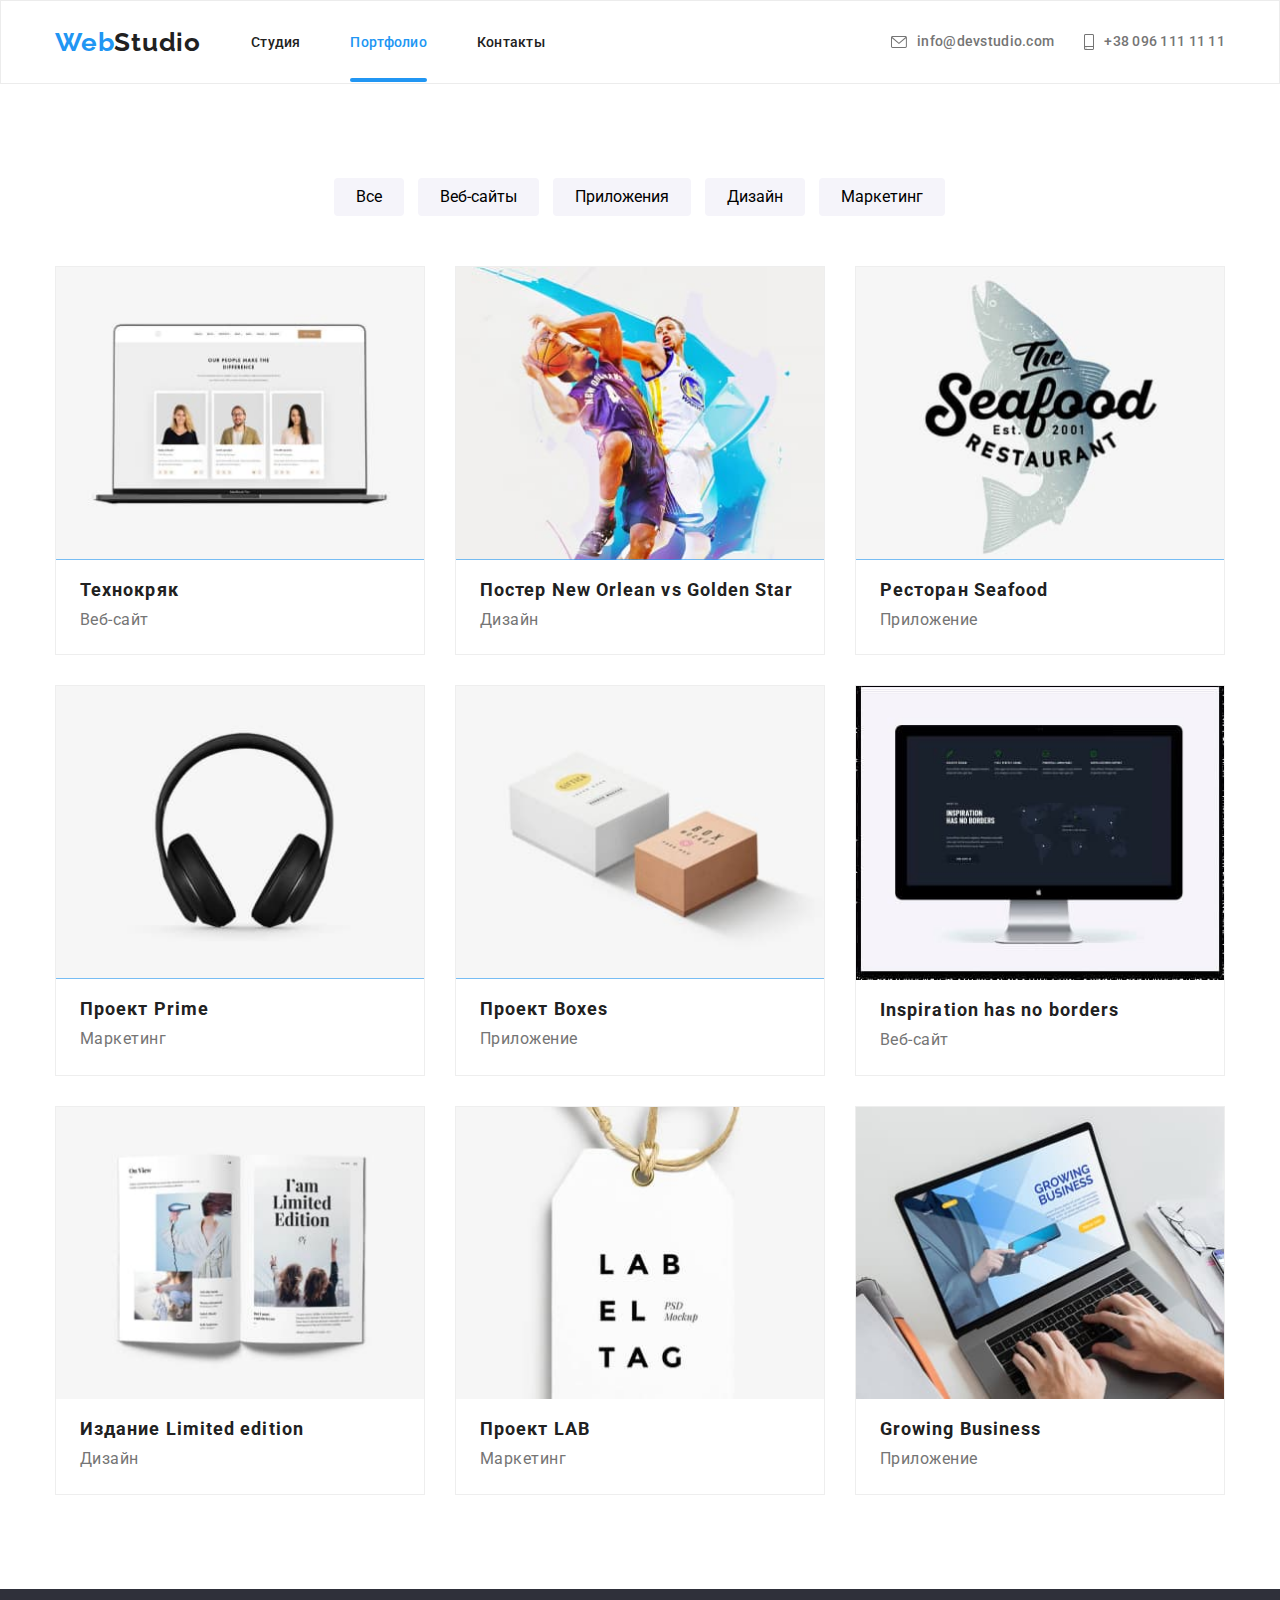
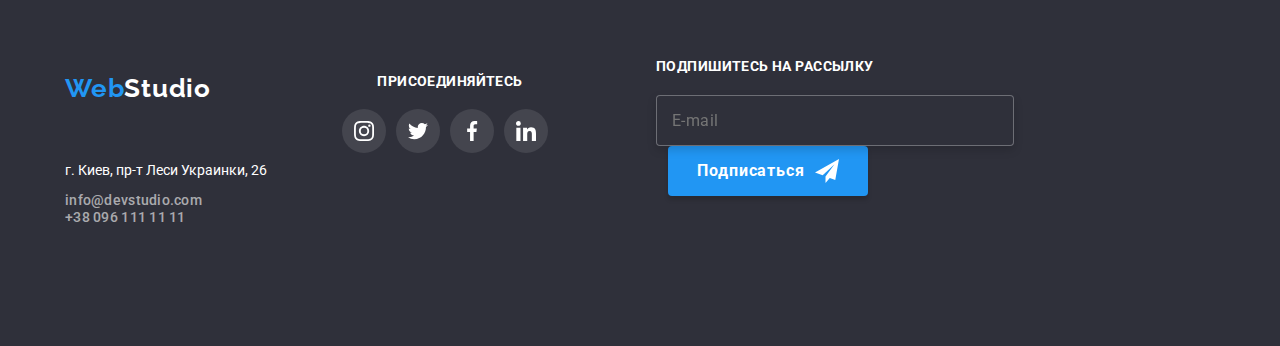
==== portfolio.html @ 2287f4b6 "dz8part1" ====
<!DOCTYPE html>
<html lang="ru">
  <head>
    <meta charset="UTF-8" />
    <meta http-equiv="X-UA-Compatible" content="IE=edge" />
    <meta name="viewport" content="width=device-width, initial-scale=1.0" />
    <title>Portfolio</title>
    <!-- Сначала нормализатор -->
    <link
      rel="stylesheet"
      href="https://cdnjs.cloudflare.com/ajax/libs/modern-normalize/1.1.0/modern-normalize.min.css"
    />
    <link rel="preconnect" href="https://fonts.gstatic.com" />
    <link
      href="https://fonts.googleapis.com/css2?family=Raleway:wght@700&family=Roboto:wght@400;500;700;900&display=swap"
      rel="stylesheet"
    />
    <link rel="stylesheet" href="./css/main.min.css" />
  </head>
  <body>
    <header class="page-header">
      <div class="container page-header__container">
        <a lang="en" href="./index.html" class="link logo">
          <span class="logo__text-blue">Web</span>Studio</a
        >
        <nav class="nav">
          <ul class="nav-links">
            <li>
              <a href="./index.html" class="link">Студия</a>
            </li>
            <li><a href="./portfolio.html" class="link link--active">Портфолио</a></li>
            <li><a href="#" class="link">Контакты</a></li>
          </ul>
          <ul class="contacts-links">
            <li>
              <a href="mailto:info@devstudio.com" class="link contacts-links__link">
                <svg class="icon-envelope" width="16" height="12">
                  <use class="contacts-links__icon" href="./images/icons.svg#icon-envelope"></use>
                </svg>
                info@devstudio.com
              </a>
            </li>
            <li>
              <a href="tel:+380961111111" class="link contacts-links__link">
                <svg class="icon-smartphone" width="10" height="16">
                  <use class="contacts-links__icon" href="./images/icons.svg#icon-smartphone"></use>
                </svg>
                +38 096 111 11 11</a
              >
            </li>
          </ul>
        </nav>
      </div>
    </header>
    <main class="main-section">
      <!--Filters section-->
      <div class="container">
        <h1 class="section__title section-title--hidden">Фильтры</h1>
        <nav class="buttons-box">
          <ul class="filter-buttons">
            <li><button type="button" class="filter-buttons__button">Все</button></li>
            <li><button type="button" class="filter-buttons__button">Веб-сайты</button></li>
            <li><button type="button" class="filter-buttons__button">Приложения</button></li>
            <li><button type="button" class="filter-buttons__button">Дизайн</button></li>
            <li><button type="button" class="filter-buttons__button">Маркетинг</button></li>
          </ul>
        </nav>
        <!--Projects section-->
        <section class="projects">
          <ul class="projects-list">
            <li class="projects-list__item">
              <a href="#" class="projects-list__link">
                <div class="wrapper-img">
                  <img src="./images/img2.1.jpg" alt="вебсайт" width="370" height="294" />
                  <div class="overlay">
                    <p class="overlay-text">
                      Технокряк это современная площадка распространения коронавируса. Компании
                      используют эту платформу для цифрового шпионажа и атак на защищённые сервера
                      конкурентов.
                    </p>
                  </div>
                </div>
                <div class="projects-list__label">
                  <h2 class="projects-list__title">Технокряк</h2>
                  <p class="projects-list__text">Веб-сайт</p>
                </div>
              </a>
            </li>
            <li class="projects-list__item">
              <a href="#" class="projects-list__link">
                <div class="wrapper-img">
                  <img src="./images/img2.2.jpg" alt="вебсайт" width="370" height="294" />
                  <div class="overlay">
                    <p class="overlay-text">
                      Технокряк это современная площадка распространения коронавируса. Компании
                      используют эту платформу для цифрового шпионажа и атак на защищённые сервера
                      конкурентов.
                    </p>
                  </div>
                </div>
                <div class="projects-list__label">
                  <h2 class="projects-list__title">Постер New Orlean vs Golden Star</h2>
                  <p class="projects-list__text">Дизайн</p>
                </div>
              </a>
            </li>
            <li class="projects-list__item">
              <a href="#" class="projects-list__link">
                <div class="wrapper-img">
                  <img src="./images/img2.3.jpg" alt="вебсайт" width="370" height="294" />
                  <div class="overlay">
                    <p class="overlay-text">
                      Технокряк это современная площадка распространения коронавируса. Компании
                      используют эту платформу для цифрового шпионажа и атак на защищённые сервера
                      конкурентов.
                    </p>
                  </div>
                </div>
                <div class="projects-list__label">
                  <h2 class="projects-list__title">Ресторан Seafood</h2>
                  <p class="projects-list__text">Приложение</p>
                </div>
              </a>
            </li>
            <li class="projects-list__item">
              <a href="#" class="projects-list__link">
                <div class="wrapper-img">
                  <img src="./images/img2.4.jpg" alt="вебсайт" width="370" height="294" />
                  <div class="overlay">
                    <p class="overlay-text">
                      Технокряк это современная площадка распространения коронавируса. Компании
                      используют эту платформу для цифрового шпионажа и атак на защищённые сервера
                      конкурентов.
                    </p>
                  </div>
                </div>
                <div class="projects-list__label">
                  <h2 class="projects-list__title">Проект Prime</h2>
                  <p class="projects-list__text">Маркетинг</p>
                </div>
              </a>
            </li>
            <li class="projects-list__item">
              <a href="#" class="projects-list__link">
                <div class="wrapper-img">
                  <img src="./images/img2.5.jpg" alt="вебсайт" width="370" height="294" />
                  <div class="overlay">
                    <p class="overlay-text">
                      Технокряк это современная площадка распространения коронавируса. Компании
                      используют эту платформу для цифрового шпионажа и атак на защищённые сервера
                      конкурентов.
                    </p>
                  </div>
                </div>
                <div class="projects-list__label">
                  <h2 class="projects-list__title">Проект Boxes</h2>
                  <p class="projects-list__text">Приложение</p>
                </div>
              </a>
            </li>
            <li class="projects-list__item">
              <a href="#" class="projects-list__link">
                <div class="wrapper-img">
                  <img src="./images/img2.6.jpg" alt="вебсайт" width="370" height="294" />
                  <div class="overlay">
                    <p class="overlay-text">
                      Технокряк это современная площадка распространения коронавируса. Компании
                      используют эту платформу для цифрового шпионажа и атак на защищённые сервера
                      конкурентов.
                    </p>
                  </div>
                </div>
                <div class="projects-list__label">
                  <h2 class="projects-list__title">Inspiration has no borders</h2>
                  <p class="projects-list__text">Веб-сайт</p>
                </div>
              </a>
            </li>
            <li class="projects-list__item">
              <a href="#" class="projects-list__link">
                <div class="wrapper-img">
                  <img src="./images/img2.7.jpg" alt="вебсайт" width="370" height="294" />
                  <div class="overlay">
                    <p class="overlay-text">
                      Технокряк это современная площадка распространения коронавируса. Компании
                      используют эту платформу для цифрового шпионажа и атак на защищённые сервера
                      конкурентов.
                    </p>
                  </div>
                </div>
                <div class="projects-list__label">
                  <h2 class="projects-list__title">Издание Limited edition</h2>
                  <p class="projects-list__text">Дизайн</p>
                </div>
              </a>
            </li>
            <li class="projects-list__item">
              <a href="#" class="projects-list__link">
                <div class="wrapper-img">
                  <img src="./images/img2.8.jpg" alt="вебсайт" width="370" height="294" />
                  <div class="overlay">
                    <p class="overlay-text">
                      Технокряк это современная площадка распространения коронавируса. Компании
                      используют эту платформу для цифрового шпионажа и атак на защищённые сервера
                      конкурентов.
                    </p>
                  </div>
                </div>
                <div class="projects-list__label">
                  <h2 class="projects-list__title">Проект LAB</h2>
                  <p class="projects-list__text">Маркетинг</p>
                </div>
              </a>
            </li>
            <li class="projects-list__item">
              <a href="#" class="projects-list__link">
                <div class="wrapper-img">
                  <img src="./images/img2.9.jpg" alt="вебсайт" width="370" height="294" />
                  <div class="overlay">
                    <p class="overlay-text">
                      Технокряк это современная площадка распространения коронавируса. Компании
                      используют эту платформу для цифрового шпионажа и атак на защищённые сервера
                      конкурентов.
                    </p>
                  </div>
                </div>
                <div class="projects-list__label">
                  <h2 class="projects-list__title">Growing Business</h2>
                  <p class="projects-list__text">Приложение</p>
                </div>
              </a>
            </li>
          </ul>
        </section>
      </div>
    </main>
    <footer class="page-footer">
      <div class="container page-footer__container">
        <div class="logo-adress">
          <a lang="en" href="./index.html" class="link logo">
            <span class="logo__text-blue">Web</span><span class="logo__text-white">Studio</span></a
          >
          <address class="adress">
            <ul>
              <li class="adress__item">
                <p>г. Киев, пр-т Леси Украинки, 26</p>
              </li>
              <li class="adress__item">
                <a href="mailto:info@devstudio.com" class="link adress__link">info@devstudio.com</a>
              </li>
              <li class="adress__item">
                <a href="tel:+380961111111" class="link adress__link">+38 096 111 11 11</a>
              </li>
            </ul>
          </address>
        </div>
        <div class="join">
          <p class="join__text">Присоединяйтесь</p>
          <ul class="social-media join__social-media">
            <li class="social-media__item social-media__item--grey">
              <a href="#" class="social-media__link">
                <svg class="social-media__icon social-media__icon--white" width="20" height="20">
                  <use href="./images/icons.svg#icon-instagram"></use>
                </svg>
              </a>
            </li>
            <li class="social-media__item social-media__item--grey">
              <a href="#" class="social-media__link">
                <svg class="social-media__icon social-media__icon--white" width="20" height="20">
                  <use href="./images/icons.svg#icon-twitter"></use>
                </svg>
              </a>
            </li>
            <li class="social-media__item social-media__item--grey">
              <a href="#" class="social-media__link">
                <svg class="social-media__icon social-media__icon--white" width="20" height="20">
                  <use href="./images/icons.svg#icon-facebook"></use>
                </svg>
              </a>
            </li>
            <li class="social-media__item social-media__item--grey">
              <a href="#" class="social-media__link">
                <svg class="social-media__icon social-media__icon--white" width="20" height="20">
                  <use href="./images/icons.svg#icon-linkedin"></use>
                </svg>
              </a>
            </li>
          </ul>
        </div>
        <div class="subscribe">
          <label for="email" class="subscribe-label">подпишитесь на рассылку</label>
          <span class="subscribe-form">
            <input
              class="subscribe-form__input"
              type="email"
              name="email"
              id="email"
              placeholder="E-mail"
              required
            />
            <button type="submit" class="subscribe-button">
              Подписаться
              <svg class="subscribe-button__icon" width="24" height="24">
                <use href="./images/modal-icons.svg#icon-icon-send"></use>
              </svg>
            </button>
          </span>
        </div>
      </div>
    </footer>
  </body>
</html>
---- css/main.min.css ----
/*! modern-normalize v1.1.0 | MIT License | https://github.com/sindresorhus/modern-normalize */*,::before,::after{box-sizing:border-box}html{line-height:1.15;-webkit-text-size-adjust:100%;-moz-tab-size:4;tab-size:4}body{margin:0;font-family:system-ui,-apple-system,"Segoe UI",Roboto,Helvetica,Arial,sans-serif,"Apple Color Emoji","Segoe UI Emoji"}hr{height:0;color:inherit}abbr[title]{text-decoration:underline dotted}b,strong{font-weight:bolder}code,kbd,samp,pre{font-family:ui-monospace, SFMono-Regular, Consolas, 'Liberation Mono', Menlo, monospace;font-size:1em}small{font-size:80%}sub,sup{font-size:75%;line-height:0;position:relative;vertical-align:baseline}sub{bottom:-0.25em}sup{top:-0.5em}table{text-indent:0;border-color:inherit}button,input,optgroup,select,textarea{font-family:inherit;font-size:100%;line-height:1.15;margin:0}button,select{text-transform:none}button,[type='button'],[type='reset'],[type='submit']{-webkit-appearance:button}::-moz-focus-inner{border-style:none;padding:0}:-moz-focusring{outline:1px dotted ButtonText}:-moz-ui-invalid{box-shadow:none}legend{padding:0}progress{vertical-align:baseline}::-webkit-inner-spin-button,::-webkit-outer-spin-button{height:auto}[type='search']{-webkit-appearance:textfield;outline-offset:-2px}::-webkit-search-decoration{-webkit-appearance:none}::-webkit-file-upload-button{-webkit-appearance:button;font:inherit}summary{display:list-item}.social-media,.social-media__link,.social-media__item,.contacts-links__icon,.overlay-box,.subscribe-button,.backdrop,.agreement-row__label{display:flex;align-items:center;justify-content:center}.activities-list,.filter-buttons{display:flex;align-items:center;justify-content:space-between}img{display:block;max-width:100%;height:auto}ul{list-style:none;padding:0;margin:0}.container{width:100%;margin-right:auto;margin-left:auto;padding-right:15px;padding-left:15px}@media screen and (min-width: 480px){.container{width:480px}}@media screen and (min-width: 768px){.container{width:768px}}@media screen and (min-width: 1200px){.container{width:1200px}}.link{font-family:"Roboto";font-style:normal;font-weight:500;font-size:14px;line-height:1.14em;letter-spacing:0.02em;color:#212121;cursor:pointer;text-decoration:none;transition-property:color;transition-duration:250ms;transition-timing-function:cubic-bezier(0.4, 0, 0.2, 1)}.link:hover,.link:focus{color:#2196f3}.section-title{font-family:"Roboto";font-style:normal;font-weight:700;font-size:28px;line-height:1.17em;text-align:center;letter-spacing:0.03em;color:#212121;margin-top:0;margin-bottom:30px}@media screen and (min-width: 1200px){.section-title{font-size:36px;margin-bottom:50px}}.section-title--hidden{display:none;width:1px;height:1px;opacity:0}.social-media{padding-bottom:30px}.social-media__item{width:44px;height:44px;box-shadow:none;margin-right:10px;border-radius:50%;transition-property:background-color;transition-duration:250ms;transition-timing-function:cubic-bezier(0.4, 0, 0.2, 1)}.social-media__item:not(:last-child){margin-right:10px}.social-media__item:hover,.social-media__item:focus{background-color:#2196f3;cursor:pointer}.social-media__icon{fill:#afb1b8}.social-media__item:hover .social-media__icon{fill:#ffff}.page-header{border:1px solid #ececec}.page-header__container{display:flex;align-items:center;justify-content:space-between}.link--active{position:relative;color:#2196f3}.link--active::after{content:'';position:absolute;left:0;bottom:-32px;background-color:#2196f3;border-radius:2px;width:100%;height:4px}.nav{display:none}@media screen and (min-width: 1200px){.nav{width:1455px;display:flex;align-items:center;justify-content:space-between}}.nav-links{display:flex;align-items:center;justify-content:space-between;width:294px;margin-left:50px;padding:32px 0}.contacts-links{display:flex;align-items:flex-end}.contacts-links__icon{margin-left:50px;fill:currentColor}.contacts-links__link{display:flex;align-items:center;padding:32px 0;color:#757575;margin-left:30px;transition-property:color;transition-duration:250ms;transition-timing-function:cubic-bezier(0.4, 0, 0.2, 1)}.contacts-links__link:hover{color:#2196f3}.icon-envelope,.icon-smartphone{margin-right:10px}.logo{color:#212121;font-family:"Raleway";font-weight:bold;font-style:normal;font-size:24px;line-height:1.2em;letter-spacing:0.03em;margin-right:auto}@media screen and (min-width: 1200px){.logo{font-size:26px;padding-top:24px;padding-bottom:24px}}.logo__text-blue{color:#2196f3}.logo__text-white{color:#ffff}.page-header .logo{padding-top:16px;padding-bottom:16px}.hero-section{padding-top:118px;padding-bottom:118px;text-align:center;max-width:1600px;height:100%;margin-left:auto;margin-right:auto;background-position:center;background-repeat:no-repeat;background-size:cover;justify-content:center;background-image:linear-gradient(to right, rgba(47,48,58,0.4), rgba(47,48,58,0.4)),url(../images/bg-img-smart.jpg)}@media screen and (min-width: 1200px){.hero-section{padding-top:200px;padding-bottom:200px}}@media (min-device-pixel-ratio: 2) and (min-width: 480px), (min-resolution: 192dpi) and (min-width: 480px), (min-resolution: 2dppx) and (min-width: 480px){.hero-section{background-image:linear-gradient(to right, rgba(47,48,58,0.4), rgba(47,48,58,0.4)),url(../images/bg-img-smart-2x.jpg)}}@media screen and (min-width: 768px){.hero-section{background-image:linear-gradient(to right, rgba(47,48,58,0.4), rgba(47,48,58,0.4)),url(../images/bg-img-tablet.jpg)}}@media (min-device-pixel-ratio: 2) and (min-width: 768px), (min-resolution: 192dpi) and (min-width: 768px), (min-resolution: 2dppx) and (min-width: 768px){.hero-section{background-image:linear-gradient(to right, rgba(47,48,58,0.4), rgba(47,48,58,0.4)),url(../images/bg-img-tablet-2x.jpg)}}@media screen and (min-width: 1200px){.hero-section{background-image:linear-gradient(to right, rgba(47,48,58,0.4), rgba(47,48,58,0.4)),url(../images/bg-img-pc.jpg)}}@media (min-device-pixel-ratio: 2) and (min-width: 1200px), (min-resolution: 192dpi) and (min-width: 1200px), (min-resolution: 2dppx) and (min-width: 1200px){.hero-section{background-image:linear-gradient(to right, rgba(47,48,58,0.4), rgba(47,48,58,0.4)),url(../images/bg-img-pc-2x.jpg)}}.hero-section__title{font-family:"Roboto";font-style:normal;font-weight:900;font-size:26px;line-height:1.36em;letter-spacing:6%;color:#ffff;margin-top:0;margin-bottom:30px;text-transform:uppercase;text-align:center}@media screen and (min-width: 1200px){.hero-section__title{font-size:44px}}.hero-button{width:200px;height:50px;background-color:#2196f3;color:#ffff;border-radius:4px;border:none;cursor:pointer;font-family:"Roboto";font-size:16px;font-weight:700;padding:10px 32px;transition-property:background-color;transition-duration:250ms;transition-timing-function:cubic-bezier(0.4, 0, 0.2, 1)}.hero-button:hover{background-color:#188ce8}.features-section{padding-top:60px;padding-bottom:60px}@media screen and (min-width: 1200px){.features-section{padding-top:94px;padding-bottom:94px}}.features-list{margin-bottom:-30px}@media screen and (min-width: 768px){.features-list{display:flex;flex-wrap:wrap;margin-left:-30px}}.features-list__item{width:100%;margin-bottom:30px}@media screen and (min-width: 768px){.features-list__item{flex-basis:calc((100% - 60px) / 2);margin-left:30px}}@media screen and (min-width: 1200px){.features-list__item{flex-basis:calc((100% - 120px) / 4)}}.features-list__title{font-family:"Roboto";font-weight:700;font-size:14px;font-style:normal;line-height:1.17em;letter-spacing:0.03em;color:#212121;text-transform:uppercase;margin-bottom:10px;margin-top:30px;text-align:center}@media screen and (min-width: 768px){.features-list__title{text-align:left}}.features-list__text{font-family:"Roboto";font-weight:400;font-size:14px;font-style:normal;line-height:1.71em;color:#757575}.features-list__item::before{content:'';display:block;height:120px;background-repeat:no-repeat;background-size:70px;background-position:center;background-color:#f5f4fa;border-radius:4px}.features-list__item--antenna::before{background-image:url(../images/antenna.svg)}.features-list__item--clock::before{background-image:url(../images/clock.svg)}.features-list__item--diagram::before{background-image:url(../images/diagram.svg)}.features-list__item--astronaut::before{background-image:url(../images/astronaut.svg)}.activities-section{padding-bottom:94px}.activities-section__container{padding:0 15px}@media screen and (max-width: 480px){.activities-section{display:none}}@media screen and (min-width: 480px){.activities-section{display:none}}@media screen and (min-width: 768px) and (max-width: 1200px){.activities-section{display:none}}.activities-list__item:not(:last-child){margin-right:30px}.activities__section-title{margin-bottom:50px}.wrapper-box{position:relative}.overlay-box{position:absolute;bottom:0;height:70px;width:100%;background-color:rgba(47,48,58,0.8)}.overlay-box__text{color:#ffff;font-family:"Roboto";font-style:normal;font-weight:bold;font-size:14px;line-height:1.14em;text-align:center;letter-spacing:0.03em;text-transform:uppercase}.team-section{background-color:#f5f4fa;padding-top:60px;padding-bottom:60px}@media screen and (min-width: 1200px){.team-section{padding-top:94px;padding-bottom:94px}}.team-list{margin-bottom:-30px}@media screen and (min-width: 768px){.team-list{display:flex;flex-wrap:wrap;margin-left:-30px}}.team-card{background-color:#ffff;box-shadow:0px 1px 3px rgba(0,0,0,0.12),0px 1px 1px rgba(0,0,0,0.14),0px 2px 1px rgba(0,0,0,0.2);border-radius:0px 0px 4px 4px;width:100%;margin-bottom:30px}@media screen and (min-width: 768px){.team-card{flex-basis:calc((100% - 60px) / 2);margin-left:30px}}@media screen and (min-width: 1200px){.team-card{flex-basis:calc((100% - 120px) / 4)}}.team-card__title{font-family:"Roboto";font-style:normal;font-weight:500;font-size:16px;line-height:1.18em;text-align:center;letter-spacing:0.03em;margin-bottom:10px}.name-box{margin-top:30px;margin-bottom:16px}.name-box:first-child{width:151px}.team-card__text{font-family:"Roboto";font-style:normal;font-weight:normal;font-size:16px;line-height:1.18em;text-align:center;letter-spacing:0.03em;color:#757575;margin:0}.clients-section{padding:94px 0}.clients-list{margin-bottom:-30px}@media screen and (max-width: 767px){.clients-list{display:flex;flex-wrap:wrap;margin-left:-30px}}.clients-list__icon{width:100%;height:100%;fill:currentColor}.clients-list__item{border:1px solid #afb1b8;width:100%;margin-bottom:30px}@media screen and (max-width: 767px){.clients-list__item{flex-basis:calc((100% - 60px) / 2);margin-left:30px}}@media screen and (min-width: 768px){.clients-list__item{flex-basis:calc((100% - 90px) / 3)}}@media screen and (min-width: 1200px){.clients-list__item{width:170px;padding:16px 32px}}.clients-list__item:not(:last-child){margin-right:30px}.clients-list__item:hover{border-color:#2196f3;cursor:pointer}.clients-list__link{color:#afb1b8;transition-property:color;transition-duration:250ms;transition-timing-function:cubic-bezier(0.4, 0, 0.2, 1)}.clients-list__item:hover .clients-list__link{color:#2196f3;cursor:pointer}.page-footer{background-color:#2f303a}.page-footer__container{padding-top:60px;padding-bottom:60px;display:flex;flex-direction:column;justify-content:space-evenly}@media screen and (min-width: 1200px){.page-footer__container{display:flex;flex-direction:row}}.logo-adress,.join{display:flex;flex-direction:column;align-items:center;margin-bottom:60px}.adress{font-family:"Roboto";font-size:14px;font-style:normal;color:#ffff;padding-top:20px}.adress__link{color:rgba(255,255,255,0.6)}.adress__link__item{margin-top:9px}.join{width:206px;display:flex;flex-direction:column;justify-content:left;padding:0;margin:0;margin-left:70px}.join__social-media{margin-left:0;margin-top:0}.social-media__icon--white{fill:#ffff}.social-media__item--grey{background:rgba(255,255,255,0.1);transition-property:background;transition-duration:250ms;transition-timing-function:cubic-bezier(0.4, 0, 0.2, 1)}.join__text{color:#ffff;font-family:"Roboto";font-style:normal;font-weight:bold;font-size:14px;line-height:16px;letter-spacing:0.03em;text-transform:uppercase;margin-bottom:20px;padding-top:10px}.subscribe{width:559px;display:flex;flex-direction:column;justify-content:right;margin-left:93px}.subscribe-label{font-family:"Roboto";font-style:normal;font-weight:bold;font-size:14px;line-height:1.14em;letter-spacing:0.03em;text-transform:uppercase;color:#ffff;padding-top:10px;margin-bottom:20px}.subscribe-form{display:flex;flex-direction:column;justify-content:center}.subscribe-form [placeholder]{font-family:"Roboto";font-style:normal;font-weight:normal;font-size:16px;line-height:1.25px;display:flex;align-items:center;letter-spacing:0.03em;color:rgba(255,255,255,0.6)}.subscribe-form__input{width:358px;border:1px solid rgba(255,255,255,0.3);box-sizing:border-box;filter:drop-shadow(0px 4px 4px rgba(0,0,0,0.15));border-radius:4px;background:#2f303a;padding:15px}.subscribe-button{width:200px;height:50px;background-color:#2196f3;color:#ffff;border-radius:4px;border:none;cursor:pointer;box-shadow:0px 4px 4px rgba(0,0,0,0.15);margin-left:12px;font-family:"Roboto";font-style:normal;font-weight:bold;font-size:16px;line-height:1.87em;letter-spacing:0.06em;padding:0}.subscribe-button__icon{fill:#ffff;margin-left:10px}.backdrop--hidden{opacity:0;visibility:hidden;pointer-events:none}.backdrop{position:fixed;top:0;left:0;width:100%;height:100%;background-color:rgba(0,0,0,0.2);opacity:1;transition:opacity 250ms cubic-bezier(0.4, 0, 0.2, 1),visibility 250ms cubic-bezier(0.4, 0, 0.2, 1);z-index:100;padding:93px 15px;overflow-y:scroll}.modal{position:relative;background:#ffff;max-width:528px;max-height:581px;box-shadow:0px 1px 3px rgba(0,0,0,0.12),0px 1px 1px rgba(0,0,0,0.14),0px 2px 1px rgba(0,0,0,0.2);border-radius:4px;padding:40px}.close-button{border:1px solid rgba(0,0,0,0.1);height:30px;width:30px;border-radius:50%;position:absolute;top:8px;right:8px;cursor:pointer;text-align:center;line-height:27px}.form-title{font-family:"Roboto";font-style:normal;font-weight:bold;font-size:20px;line-height:1.15em;text-align:center;letter-spacing:0.03em;color:#212121;margin-bottom:12px}.form-row{position:relative;display:flex;flex-direction:column;margin-bottom:10px;color:#212121;transition-property:color;transition-duration:250ms;transition-timing-function:cubic-bezier(0.4, 0, 0.2, 1)}.form-row [placeholder]{font-family:"Roboto";font-style:normal;font-weight:normal;font-size:14px;line-height:1.14em;letter-spacing:0.01em;color:rgba(117,117,117,0.5)}.form-icon{position:absolute;top:70%;transform:translateY(-70%);fill:currentColor;margin-left:12px;transition-property:color;transition-duration:250ms;transition-timing-function:cubic-bezier(0.4, 0, 0.2, 1)}.form-input:focus+.form-icon{color:#2196f3}.form-label{font-family:"Roboto";font-style:normal;font-weight:normal;font-size:12px;line-height:1.16em;letter-spacing:0.01em;color:#757575;margin-bottom:4px}.form-textarea,.form-input{border:1px solid rgba(33,33,33,0.2);box-sizing:border-box;border-radius:4px;height:40px;padding:14px;outline:none;transition:border-color 250ms cubic-bezier(0.4, 0, 0.2, 1),color 250ms cubic-bezier(0.4, 0, 0.2, 1)}.form-input{padding-left:42px}.form-input:focus{border-color:#2196f3}.form-textarea{height:120px;color:#212121;resize:none}.form-textarea:focus{border-color:#2196f3}.form-row__comment{margin-bottom:20px}.agreement-row{color:#ffff}.agreement-row__label{font-family:"Roboto";font-style:normal;font-weight:normal;font-size:14px;line-height:24px;letter-spacing:0.03em;color:#757575;cursor:pointer}.agreement-row__label--blue{color:#2196f3;margin-left:3px}.checkbox-input{position:absolute;-webkit-appearance:none;-moz-appearance:none;appearance:none;display:inline-block;cursor:pointer}.agreement-row__icon-box{display:inline-block;width:16px;height:15px;border:2px solid #212121;border-radius:4px;margin-right:7px;transition-property:border-color;transition-duration:250ms;transition-timing-function:cubic-bezier(0.4, 0, 0.2, 1)}.checkbox-input:focus+.agreement-row__icon-box{border-color:#2196f3}.checkbox-input:checked+.agreement-row__icon-box{background-color:#2196f3;background-image:url(../images/icon-checked.svg);background-size:contain;background-origin:border-box;border-color:#2196f3}.form-button{width:200px;height:50px;background-color:#2196f3;color:#ffff;border-radius:4px;border:none;cursor:pointer;box-shadow:0px 4px 4px rgba(0,0,0,0.15);margin-top:30px;margin-left:124px}.menu-toggle{min-height:40px;min-width:40px;display:flex;align-items:center;justify-content:flex-end;margin:0;padding:0;margin-top:10px;margin-right:10px;background-color:transparent;cursor:pointer;border:none;border-radius:50%;outline:none}.menu-container{position:absolute;background-color:#ffff;top:0;width:100vw;height:100vh;padding-left:15px;padding-right:15px;display:flex;flex-direction:column;justify-content:space-between;height:100%}.mob-menu{position:relative;padding-top:40px;padding-bottom:40px}.mob-menu .menu-toggle{position:absolute;right:0;top:0}.mob-menu__item,.mob-contacts__item{margin-bottom:32px}.mob-menu__link{font-family:"Roboto";font-style:normal;font-weight:500;font-size:40px;line-height:1.17em;text-align:center;letter-spacing:0.02em;color:#212121}.mob-contacts-mail__link{font-family:Roboto;font-style:normal;font-weight:500;font-size:24px;line-height:1em;letter-spacing:0.02em}.mob-contacts-tel__link{font-family:Roboto;font-style:normal;font-weight:500;font-size:34px;line-height:1.17em;letter-spacing:0.02em}.mob-media{display:flex}.main-section{background-color:#ffff;padding:94px 0}.buttons-box{width:611px;height:54px;margin:0 279px 34px 279px}.filter-buttons{font-family:"Roboto";font-style:normal;font-weight:500;font-size:16px;line-height:1.16em;color:#212121}.filter-buttons__button{height:38px;padding:6px 22px;border-radius:4px;background-color:#f5f4fa;border:none}.filter-buttons__button:hover,.filter-buttons__button:focus{cursor:pointer;background-color:#2196f3;color:#ffff;box-shadow:0px 3px 1px rgba(0,0,0,0.1),0px 1px 2px rgba(0,0,0,0.08),0px 2px 2px rgba(0,0,0,0.12)}.projects-list{margin-right:0;padding:0;display:flex;flex-wrap:wrap;justify-content:center;list-style:none;margin-left:-15px;margin-right:-15px;margin-bottom:-30px;margin-top:0}.projects-list__title{font-family:"Roboto";font-style:normal;font-weight:bold;font-size:18px;line-height:1.15em;letter-spacing:0.06em;color:#212121;margin:0;margin-bottom:4px}.projects-list__text{font-family:"Roboto";font-style:normal;font-weight:normal;font-size:16px;line-height:1.87em;letter-spacing:0.03em;color:#757575;margin:0}.projects-list__item{flex-basis:calc(100% / 3 - 30px);min-width:370px;margin-right:15px;margin-left:15px;margin-bottom:30px;border:1px solid #eeeeee;padding:0}.projects-list__item:hover,.projects-list__item:focus{box-shadow:0px 1px 1px rgba(0,0,0,0.12),0px 4px 4px rgba(0,0,0,0.06),1px 4px 6px rgba(0,0,0,0.16);transform:translateY(0);cursor:pointer}.projects-list__link{text-decoration:none}.projects-list__label{padding:20px 24px}.wrapper-img{position:relative;overflow:hidden}.overlay{position:absolute;top:0;left:0;width:100%;height:100%;background-color:#2196f3;padding:63px 24px;transform:translateY(100%);transition:transform 250ms cubic-bezier(0.4, 0, 0.2, 1)}.projects-list__item:hover .overlay{transform:translateY(0);box-shadow:0px 1px 1px rgba(0,0,0,0.12),0px 4px 4px rgba(0,0,0,0.06),1px 4px 6px rgba(0,0,0,0.16)}.overlay-text{font-family:"Roboto";font-style:normal;font-weight:normal;font-size:18px;line-height:1.55em;letter-spacing:0.03em;color:#ffff}
/*# sourceMappingURL=main.min.css.map */
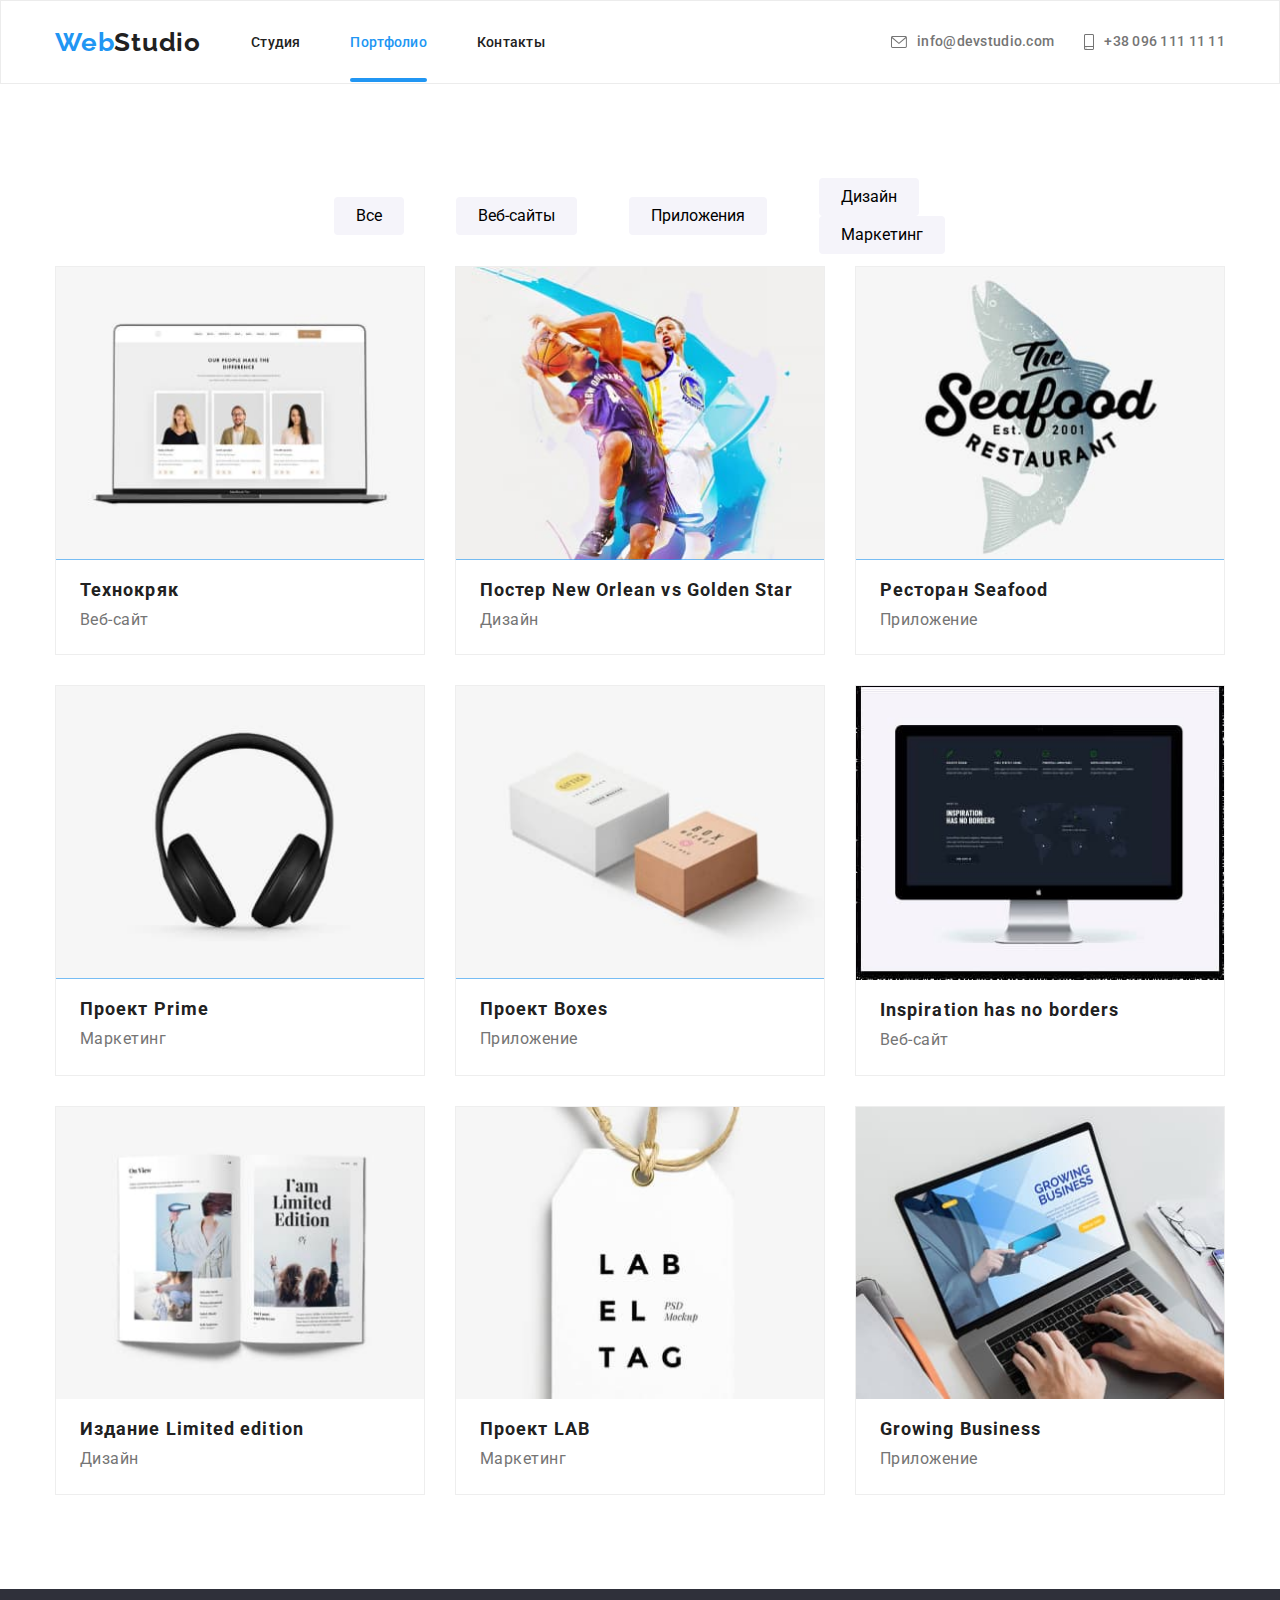
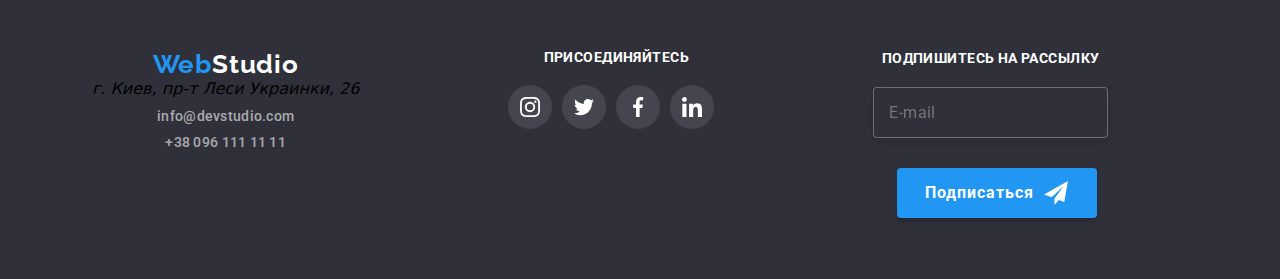
==== commit 9194bbed: "modal" ====
--- a/portfolio.html
+++ b/portfolio.html
@@ -61,8 +61,10 @@
             <li><button type="button" class="filter-buttons__button">Все</button></li>
             <li><button type="button" class="filter-buttons__button">Веб-сайты</button></li>
             <li><button type="button" class="filter-buttons__button">Приложения</button></li>
-            <li><button type="button" class="filter-buttons__button">Дизайн</button></li>
-            <li><button type="button" class="filter-buttons__button">Маркетинг</button></li>
+            <div class="filter-buttons__bottom">
+              <li><button type="button" class="filter-buttons__button">Дизайн</button></li>
+              <li><button type="button" class="filter-buttons__button">Маркетинг</button></li>
+            </div>
           </ul>
         </nav>
         <!--Projects section-->
--- a/css/main.min.css
+++ b/css/main.min.css
@@ -1,2 +1,2 @@
-/*! modern-normalize v1.1.0 | MIT License | https://github.com/sindresorhus/modern-normalize */*,::before,::after{box-sizing:border-box}html{line-height:1.15;-webkit-text-size-adjust:100%;-moz-tab-size:4;tab-size:4}body{margin:0;font-family:system-ui,-apple-system,"Segoe UI",Roboto,Helvetica,Arial,sans-serif,"Apple Color Emoji","Segoe UI Emoji"}hr{height:0;color:inherit}abbr[title]{text-decoration:underline dotted}b,strong{font-weight:bolder}code,kbd,samp,pre{font-family:ui-monospace, SFMono-Regular, Consolas, 'Liberation Mono', Menlo, monospace;font-size:1em}small{font-size:80%}sub,sup{font-size:75%;line-height:0;position:relative;vertical-align:baseline}sub{bottom:-0.25em}sup{top:-0.5em}table{text-indent:0;border-color:inherit}button,input,optgroup,select,textarea{font-family:inherit;font-size:100%;line-height:1.15;margin:0}button,select{text-transform:none}button,[type='button'],[type='reset'],[type='submit']{-webkit-appearance:button}::-moz-focus-inner{border-style:none;padding:0}:-moz-focusring{outline:1px dotted ButtonText}:-moz-ui-invalid{box-shadow:none}legend{padding:0}progress{vertical-align:baseline}::-webkit-inner-spin-button,::-webkit-outer-spin-button{height:auto}[type='search']{-webkit-appearance:textfield;outline-offset:-2px}::-webkit-search-decoration{-webkit-appearance:none}::-webkit-file-upload-button{-webkit-appearance:button;font:inherit}summary{display:list-item}.social-media,.social-media__link,.social-media__item,.contacts-links__icon,.overlay-box,.subscribe-button,.backdrop,.agreement-row__label{display:flex;align-items:center;justify-content:center}.activities-list,.filter-buttons{display:flex;align-items:center;justify-content:space-between}img{display:block;max-width:100%;height:auto}ul{list-style:none;padding:0;margin:0}.container{width:100%;margin-right:auto;margin-left:auto;padding-right:15px;padding-left:15px}@media screen and (min-width: 480px){.container{width:480px}}@media screen and (min-width: 768px){.container{width:768px}}@media screen and (min-width: 1200px){.container{width:1200px}}.link{font-family:"Roboto";font-style:normal;font-weight:500;font-size:14px;line-height:1.14em;letter-spacing:0.02em;color:#212121;cursor:pointer;text-decoration:none;transition-property:color;transition-duration:250ms;transition-timing-function:cubic-bezier(0.4, 0, 0.2, 1)}.link:hover,.link:focus{color:#2196f3}.section-title{font-family:"Roboto";font-style:normal;font-weight:700;font-size:28px;line-height:1.17em;text-align:center;letter-spacing:0.03em;color:#212121;margin-top:0;margin-bottom:30px}@media screen and (min-width: 1200px){.section-title{font-size:36px;margin-bottom:50px}}.section-title--hidden{display:none;width:1px;height:1px;opacity:0}.social-media{padding-bottom:30px}.social-media__item{width:44px;height:44px;box-shadow:none;margin-right:10px;border-radius:50%;transition-property:background-color;transition-duration:250ms;transition-timing-function:cubic-bezier(0.4, 0, 0.2, 1)}.social-media__item:not(:last-child){margin-right:10px}.social-media__item:hover,.social-media__item:focus{background-color:#2196f3;cursor:pointer}.social-media__icon{fill:#afb1b8}.social-media__item:hover .social-media__icon{fill:#ffff}.page-header{border:1px solid #ececec}.page-header__container{display:flex;align-items:center;justify-content:space-between}.link--active{position:relative;color:#2196f3}.link--active::after{content:'';position:absolute;left:0;bottom:-32px;background-color:#2196f3;border-radius:2px;width:100%;height:4px}.nav{display:none}@media screen and (min-width: 1200px){.nav{width:1455px;display:flex;align-items:center;justify-content:space-between}}.nav-links{display:flex;align-items:center;justify-content:space-between;width:294px;margin-left:50px;padding:32px 0}.contacts-links{display:flex;align-items:flex-end}.contacts-links__icon{margin-left:50px;fill:currentColor}.contacts-links__link{display:flex;align-items:center;padding:32px 0;color:#757575;margin-left:30px;transition-property:color;transition-duration:250ms;transition-timing-function:cubic-bezier(0.4, 0, 0.2, 1)}.contacts-links__link:hover{color:#2196f3}.icon-envelope,.icon-smartphone{margin-right:10px}.logo{color:#212121;font-family:"Raleway";font-weight:bold;font-style:normal;font-size:24px;line-height:1.2em;letter-spacing:0.03em;margin-right:auto}@media screen and (min-width: 1200px){.logo{font-size:26px;padding-top:24px;padding-bottom:24px}}.logo__text-blue{color:#2196f3}.logo__text-white{color:#ffff}.page-header .logo{padding-top:16px;padding-bottom:16px}.hero-section{padding-top:118px;padding-bottom:118px;text-align:center;max-width:1600px;height:100%;margin-left:auto;margin-right:auto;background-position:center;background-repeat:no-repeat;background-size:cover;justify-content:center;background-image:linear-gradient(to right, rgba(47,48,58,0.4), rgba(47,48,58,0.4)),url(../images/bg-img-smart.jpg)}@media screen and (min-width: 1200px){.hero-section{padding-top:200px;padding-bottom:200px}}@media (min-device-pixel-ratio: 2) and (min-width: 480px), (min-resolution: 192dpi) and (min-width: 480px), (min-resolution: 2dppx) and (min-width: 480px){.hero-section{background-image:linear-gradient(to right, rgba(47,48,58,0.4), rgba(47,48,58,0.4)),url(../images/bg-img-smart-2x.jpg)}}@media screen and (min-width: 768px){.hero-section{background-image:linear-gradient(to right, rgba(47,48,58,0.4), rgba(47,48,58,0.4)),url(../images/bg-img-tablet.jpg)}}@media (min-device-pixel-ratio: 2) and (min-width: 768px), (min-resolution: 192dpi) and (min-width: 768px), (min-resolution: 2dppx) and (min-width: 768px){.hero-section{background-image:linear-gradient(to right, rgba(47,48,58,0.4), rgba(47,48,58,0.4)),url(../images/bg-img-tablet-2x.jpg)}}@media screen and (min-width: 1200px){.hero-section{background-image:linear-gradient(to right, rgba(47,48,58,0.4), rgba(47,48,58,0.4)),url(../images/bg-img-pc.jpg)}}@media (min-device-pixel-ratio: 2) and (min-width: 1200px), (min-resolution: 192dpi) and (min-width: 1200px), (min-resolution: 2dppx) and (min-width: 1200px){.hero-section{background-image:linear-gradient(to right, rgba(47,48,58,0.4), rgba(47,48,58,0.4)),url(../images/bg-img-pc-2x.jpg)}}.hero-section__title{font-family:"Roboto";font-style:normal;font-weight:900;font-size:26px;line-height:1.36em;letter-spacing:6%;color:#ffff;margin-top:0;margin-bottom:30px;text-transform:uppercase;text-align:center}@media screen and (min-width: 1200px){.hero-section__title{font-size:44px}}.hero-button{width:200px;height:50px;background-color:#2196f3;color:#ffff;border-radius:4px;border:none;cursor:pointer;font-family:"Roboto";font-size:16px;font-weight:700;padding:10px 32px;transition-property:background-color;transition-duration:250ms;transition-timing-function:cubic-bezier(0.4, 0, 0.2, 1)}.hero-button:hover{background-color:#188ce8}.features-section{padding-top:60px;padding-bottom:60px}@media screen and (min-width: 1200px){.features-section{padding-top:94px;padding-bottom:94px}}.features-list{margin-bottom:-30px}@media screen and (min-width: 768px){.features-list{display:flex;flex-wrap:wrap;margin-left:-30px}}.features-list__item{width:100%;margin-bottom:30px}@media screen and (min-width: 768px){.features-list__item{flex-basis:calc((100% - 60px) / 2);margin-left:30px}}@media screen and (min-width: 1200px){.features-list__item{flex-basis:calc((100% - 120px) / 4)}}.features-list__title{font-family:"Roboto";font-weight:700;font-size:14px;font-style:normal;line-height:1.17em;letter-spacing:0.03em;color:#212121;text-transform:uppercase;margin-bottom:10px;margin-top:30px;text-align:center}@media screen and (min-width: 768px){.features-list__title{text-align:left}}.features-list__text{font-family:"Roboto";font-weight:400;font-size:14px;font-style:normal;line-height:1.71em;color:#757575}.features-list__item::before{content:'';display:block;height:120px;background-repeat:no-repeat;background-size:70px;background-position:center;background-color:#f5f4fa;border-radius:4px}.features-list__item--antenna::before{background-image:url(../images/antenna.svg)}.features-list__item--clock::before{background-image:url(../images/clock.svg)}.features-list__item--diagram::before{background-image:url(../images/diagram.svg)}.features-list__item--astronaut::before{background-image:url(../images/astronaut.svg)}.activities-section{padding-bottom:94px}.activities-section__container{padding:0 15px}@media screen and (max-width: 480px){.activities-section{display:none}}@media screen and (min-width: 480px){.activities-section{display:none}}@media screen and (min-width: 768px) and (max-width: 1200px){.activities-section{display:none}}.activities-list__item:not(:last-child){margin-right:30px}.activities__section-title{margin-bottom:50px}.wrapper-box{position:relative}.overlay-box{position:absolute;bottom:0;height:70px;width:100%;background-color:rgba(47,48,58,0.8)}.overlay-box__text{color:#ffff;font-family:"Roboto";font-style:normal;font-weight:bold;font-size:14px;line-height:1.14em;text-align:center;letter-spacing:0.03em;text-transform:uppercase}.team-section{background-color:#f5f4fa;padding-top:60px;padding-bottom:60px}@media screen and (min-width: 1200px){.team-section{padding-top:94px;padding-bottom:94px}}.team-list{margin-bottom:-30px}@media screen and (min-width: 768px){.team-list{display:flex;flex-wrap:wrap;margin-left:-30px}}.team-card{background-color:#ffff;box-shadow:0px 1px 3px rgba(0,0,0,0.12),0px 1px 1px rgba(0,0,0,0.14),0px 2px 1px rgba(0,0,0,0.2);border-radius:0px 0px 4px 4px;width:100%;margin-bottom:30px}@media screen and (min-width: 768px){.team-card{flex-basis:calc((100% - 60px) / 2);margin-left:30px}}@media screen and (min-width: 1200px){.team-card{flex-basis:calc((100% - 120px) / 4)}}.team-card__title{font-family:"Roboto";font-style:normal;font-weight:500;font-size:16px;line-height:1.18em;text-align:center;letter-spacing:0.03em;margin-bottom:10px}.name-box{margin-top:30px;margin-bottom:16px}.name-box:first-child{width:151px}.team-card__text{font-family:"Roboto";font-style:normal;font-weight:normal;font-size:16px;line-height:1.18em;text-align:center;letter-spacing:0.03em;color:#757575;margin:0}.clients-section{padding:94px 0}.clients-list{margin-bottom:-30px}@media screen and (max-width: 767px){.clients-list{display:flex;flex-wrap:wrap;margin-left:-30px}}.clients-list__icon{width:100%;height:100%;fill:currentColor}.clients-list__item{border:1px solid #afb1b8;width:100%;margin-bottom:30px}@media screen and (max-width: 767px){.clients-list__item{flex-basis:calc((100% - 60px) / 2);margin-left:30px}}@media screen and (min-width: 768px){.clients-list__item{flex-basis:calc((100% - 90px) / 3)}}@media screen and (min-width: 1200px){.clients-list__item{width:170px;padding:16px 32px}}.clients-list__item:not(:last-child){margin-right:30px}.clients-list__item:hover{border-color:#2196f3;cursor:pointer}.clients-list__link{color:#afb1b8;transition-property:color;transition-duration:250ms;transition-timing-function:cubic-bezier(0.4, 0, 0.2, 1)}.clients-list__item:hover .clients-list__link{color:#2196f3;cursor:pointer}.page-footer{background-color:#2f303a}.page-footer__container{padding-top:60px;padding-bottom:60px;display:flex;flex-direction:column;justify-content:space-evenly}@media screen and (min-width: 1200px){.page-footer__container{display:flex;flex-direction:row}}.logo-adress,.join{display:flex;flex-direction:column;align-items:center;margin-bottom:60px}.adress{font-family:"Roboto";font-size:14px;font-style:normal;color:#ffff;padding-top:20px}.adress__link{color:rgba(255,255,255,0.6)}.adress__link__item{margin-top:9px}.join{width:206px;display:flex;flex-direction:column;justify-content:left;padding:0;margin:0;margin-left:70px}.join__social-media{margin-left:0;margin-top:0}.social-media__icon--white{fill:#ffff}.social-media__item--grey{background:rgba(255,255,255,0.1);transition-property:background;transition-duration:250ms;transition-timing-function:cubic-bezier(0.4, 0, 0.2, 1)}.join__text{color:#ffff;font-family:"Roboto";font-style:normal;font-weight:bold;font-size:14px;line-height:16px;letter-spacing:0.03em;text-transform:uppercase;margin-bottom:20px;padding-top:10px}.subscribe{width:559px;display:flex;flex-direction:column;justify-content:right;margin-left:93px}.subscribe-label{font-family:"Roboto";font-style:normal;font-weight:bold;font-size:14px;line-height:1.14em;letter-spacing:0.03em;text-transform:uppercase;color:#ffff;padding-top:10px;margin-bottom:20px}.subscribe-form{display:flex;flex-direction:column;justify-content:center}.subscribe-form [placeholder]{font-family:"Roboto";font-style:normal;font-weight:normal;font-size:16px;line-height:1.25px;display:flex;align-items:center;letter-spacing:0.03em;color:rgba(255,255,255,0.6)}.subscribe-form__input{width:358px;border:1px solid rgba(255,255,255,0.3);box-sizing:border-box;filter:drop-shadow(0px 4px 4px rgba(0,0,0,0.15));border-radius:4px;background:#2f303a;padding:15px}.subscribe-button{width:200px;height:50px;background-color:#2196f3;color:#ffff;border-radius:4px;border:none;cursor:pointer;box-shadow:0px 4px 4px rgba(0,0,0,0.15);margin-left:12px;font-family:"Roboto";font-style:normal;font-weight:bold;font-size:16px;line-height:1.87em;letter-spacing:0.06em;padding:0}.subscribe-button__icon{fill:#ffff;margin-left:10px}.backdrop--hidden{opacity:0;visibility:hidden;pointer-events:none}.backdrop{position:fixed;top:0;left:0;width:100%;height:100%;background-color:rgba(0,0,0,0.2);opacity:1;transition:opacity 250ms cubic-bezier(0.4, 0, 0.2, 1),visibility 250ms cubic-bezier(0.4, 0, 0.2, 1);z-index:100;padding:93px 15px;overflow-y:scroll}.modal{position:relative;background:#ffff;max-width:528px;max-height:581px;box-shadow:0px 1px 3px rgba(0,0,0,0.12),0px 1px 1px rgba(0,0,0,0.14),0px 2px 1px rgba(0,0,0,0.2);border-radius:4px;padding:40px}.close-button{border:1px solid rgba(0,0,0,0.1);height:30px;width:30px;border-radius:50%;position:absolute;top:8px;right:8px;cursor:pointer;text-align:center;line-height:27px}.form-title{font-family:"Roboto";font-style:normal;font-weight:bold;font-size:20px;line-height:1.15em;text-align:center;letter-spacing:0.03em;color:#212121;margin-bottom:12px}.form-row{position:relative;display:flex;flex-direction:column;margin-bottom:10px;color:#212121;transition-property:color;transition-duration:250ms;transition-timing-function:cubic-bezier(0.4, 0, 0.2, 1)}.form-row [placeholder]{font-family:"Roboto";font-style:normal;font-weight:normal;font-size:14px;line-height:1.14em;letter-spacing:0.01em;color:rgba(117,117,117,0.5)}.form-icon{position:absolute;top:70%;transform:translateY(-70%);fill:currentColor;margin-left:12px;transition-property:color;transition-duration:250ms;transition-timing-function:cubic-bezier(0.4, 0, 0.2, 1)}.form-input:focus+.form-icon{color:#2196f3}.form-label{font-family:"Roboto";font-style:normal;font-weight:normal;font-size:12px;line-height:1.16em;letter-spacing:0.01em;color:#757575;margin-bottom:4px}.form-textarea,.form-input{border:1px solid rgba(33,33,33,0.2);box-sizing:border-box;border-radius:4px;height:40px;padding:14px;outline:none;transition:border-color 250ms cubic-bezier(0.4, 0, 0.2, 1),color 250ms cubic-bezier(0.4, 0, 0.2, 1)}.form-input{padding-left:42px}.form-input:focus{border-color:#2196f3}.form-textarea{height:120px;color:#212121;resize:none}.form-textarea:focus{border-color:#2196f3}.form-row__comment{margin-bottom:20px}.agreement-row{color:#ffff}.agreement-row__label{font-family:"Roboto";font-style:normal;font-weight:normal;font-size:14px;line-height:24px;letter-spacing:0.03em;color:#757575;cursor:pointer}.agreement-row__label--blue{color:#2196f3;margin-left:3px}.checkbox-input{position:absolute;-webkit-appearance:none;-moz-appearance:none;appearance:none;display:inline-block;cursor:pointer}.agreement-row__icon-box{display:inline-block;width:16px;height:15px;border:2px solid #212121;border-radius:4px;margin-right:7px;transition-property:border-color;transition-duration:250ms;transition-timing-function:cubic-bezier(0.4, 0, 0.2, 1)}.checkbox-input:focus+.agreement-row__icon-box{border-color:#2196f3}.checkbox-input:checked+.agreement-row__icon-box{background-color:#2196f3;background-image:url(../images/icon-checked.svg);background-size:contain;background-origin:border-box;border-color:#2196f3}.form-button{width:200px;height:50px;background-color:#2196f3;color:#ffff;border-radius:4px;border:none;cursor:pointer;box-shadow:0px 4px 4px rgba(0,0,0,0.15);margin-top:30px;margin-left:124px}.menu-toggle{min-height:40px;min-width:40px;display:flex;align-items:center;justify-content:flex-end;margin:0;padding:0;margin-top:10px;margin-right:10px;background-color:transparent;cursor:pointer;border:none;border-radius:50%;outline:none}.menu-container{position:absolute;background-color:#ffff;top:0;width:100vw;height:100vh;padding-left:15px;padding-right:15px;display:flex;flex-direction:column;justify-content:space-between;height:100%}.mob-menu{position:relative;padding-top:40px;padding-bottom:40px}.mob-menu .menu-toggle{position:absolute;right:0;top:0}.mob-menu__item,.mob-contacts__item{margin-bottom:32px}.mob-menu__link{font-family:"Roboto";font-style:normal;font-weight:500;font-size:40px;line-height:1.17em;text-align:center;letter-spacing:0.02em;color:#212121}.mob-contacts-mail__link{font-family:Roboto;font-style:normal;font-weight:500;font-size:24px;line-height:1em;letter-spacing:0.02em}.mob-contacts-tel__link{font-family:Roboto;font-style:normal;font-weight:500;font-size:34px;line-height:1.17em;letter-spacing:0.02em}.mob-media{display:flex}.main-section{background-color:#ffff;padding:94px 0}.buttons-box{width:611px;height:54px;margin:0 279px 34px 279px}.filter-buttons{font-family:"Roboto";font-style:normal;font-weight:500;font-size:16px;line-height:1.16em;color:#212121}.filter-buttons__button{height:38px;padding:6px 22px;border-radius:4px;background-color:#f5f4fa;border:none}.filter-buttons__button:hover,.filter-buttons__button:focus{cursor:pointer;background-color:#2196f3;color:#ffff;box-shadow:0px 3px 1px rgba(0,0,0,0.1),0px 1px 2px rgba(0,0,0,0.08),0px 2px 2px rgba(0,0,0,0.12)}.projects-list{margin-right:0;padding:0;display:flex;flex-wrap:wrap;justify-content:center;list-style:none;margin-left:-15px;margin-right:-15px;margin-bottom:-30px;margin-top:0}.projects-list__title{font-family:"Roboto";font-style:normal;font-weight:bold;font-size:18px;line-height:1.15em;letter-spacing:0.06em;color:#212121;margin:0;margin-bottom:4px}.projects-list__text{font-family:"Roboto";font-style:normal;font-weight:normal;font-size:16px;line-height:1.87em;letter-spacing:0.03em;color:#757575;margin:0}.projects-list__item{flex-basis:calc(100% / 3 - 30px);min-width:370px;margin-right:15px;margin-left:15px;margin-bottom:30px;border:1px solid #eeeeee;padding:0}.projects-list__item:hover,.projects-list__item:focus{box-shadow:0px 1px 1px rgba(0,0,0,0.12),0px 4px 4px rgba(0,0,0,0.06),1px 4px 6px rgba(0,0,0,0.16);transform:translateY(0);cursor:pointer}.projects-list__link{text-decoration:none}.projects-list__label{padding:20px 24px}.wrapper-img{position:relative;overflow:hidden}.overlay{position:absolute;top:0;left:0;width:100%;height:100%;background-color:#2196f3;padding:63px 24px;transform:translateY(100%);transition:transform 250ms cubic-bezier(0.4, 0, 0.2, 1)}.projects-list__item:hover .overlay{transform:translateY(0);box-shadow:0px 1px 1px rgba(0,0,0,0.12),0px 4px 4px rgba(0,0,0,0.06),1px 4px 6px rgba(0,0,0,0.16)}.overlay-text{font-family:"Roboto";font-style:normal;font-weight:normal;font-size:18px;line-height:1.55em;letter-spacing:0.03em;color:#ffff}
+/*! modern-normalize v1.1.0 | MIT License | https://github.com/sindresorhus/modern-normalize */*,::before,::after{box-sizing:border-box}html{line-height:1.15;-webkit-text-size-adjust:100%;-moz-tab-size:4;tab-size:4}body{margin:0;font-family:system-ui,-apple-system,"Segoe UI",Roboto,Helvetica,Arial,sans-serif,"Apple Color Emoji","Segoe UI Emoji"}hr{height:0;color:inherit}abbr[title]{text-decoration:underline dotted}b,strong{font-weight:bolder}code,kbd,samp,pre{font-family:ui-monospace, SFMono-Regular, Consolas, 'Liberation Mono', Menlo, monospace;font-size:1em}small{font-size:80%}sub,sup{font-size:75%;line-height:0;position:relative;vertical-align:baseline}sub{bottom:-0.25em}sup{top:-0.5em}table{text-indent:0;border-color:inherit}button,input,optgroup,select,textarea{font-family:inherit;font-size:100%;line-height:1.15;margin:0}button,select{text-transform:none}button,[type='button'],[type='reset'],[type='submit']{-webkit-appearance:button}::-moz-focus-inner{border-style:none;padding:0}:-moz-focusring{outline:1px dotted ButtonText}:-moz-ui-invalid{box-shadow:none}legend{padding:0}progress{vertical-align:baseline}::-webkit-inner-spin-button,::-webkit-outer-spin-button{height:auto}[type='search']{-webkit-appearance:textfield;outline-offset:-2px}::-webkit-search-decoration{-webkit-appearance:none}::-webkit-file-upload-button{-webkit-appearance:button;font:inherit}summary{display:list-item}.social-media,.social-media__link,.social-media__item,.contacts-links__icon,.overlay-box,.subscribe-button,.backdrop,.agreement-row__label{display:flex;align-items:center;justify-content:center}.activities-list,.filter-buttons{display:flex;align-items:center;justify-content:space-between}img{display:block;max-width:100%;height:auto}ul{list-style:none;padding:0;margin:0}body .modal-open{overflow:hidden}.container{width:100%;margin-right:auto;margin-left:auto;padding-right:15px;padding-left:15px}@media screen and (max-width: 767px){.container{max-width:767px}}@media screen and (min-width: 768px){.container{max-width:768px}}@media screen and (min-width: 1200px){.container{max-width:1200px}}.link{font-family:"Roboto";font-style:normal;font-weight:500;font-size:14px;line-height:1.14em;letter-spacing:0.02em;color:#212121;cursor:pointer;text-decoration:none;transition-property:color;transition-duration:250ms;transition-timing-function:cubic-bezier(0.4, 0, 0.2, 1)}.link:hover,.link:focus{color:#2196f3}.section-title{font-family:"Roboto";font-style:normal;font-weight:700;font-size:28px;line-height:1.17em;text-align:center;letter-spacing:0.03em;color:#212121;margin-top:0;margin-bottom:30px}@media screen and (min-width: 1200px){.section-title{font-size:36px;margin-bottom:50px}}.section-title--hidden{display:none;width:1px;height:1px;opacity:0}.social-media{padding-bottom:30px}.social-media__item{width:44px;height:44px;box-shadow:none;margin-right:10px;border-radius:50%;transition-property:background-color;transition-duration:250ms;transition-timing-function:cubic-bezier(0.4, 0, 0.2, 1)}.social-media__item:not(:last-child){margin-right:10px}.social-media__item:hover,.social-media__item:focus{background-color:#2196f3;cursor:pointer}.social-media__icon{fill:#afb1b8}.social-media__item:hover .social-media__icon{fill:#ffff}.page-header{border:1px solid #ececec}.page-header__container{display:flex;align-items:center;justify-content:space-between}.link--active{position:relative;color:#2196f3}.link--active::after{content:'';position:absolute;left:0;bottom:-32px;background-color:#2196f3;border-radius:2px;width:100%;height:4px}.nav{display:none}@media screen and (min-width: 1200px){.nav{width:1455px;display:flex;align-items:center;justify-content:space-between}}.nav-links{display:flex;align-items:center;justify-content:space-between;width:294px;margin-left:50px;padding:32px 0}.contacts-links{display:flex;align-items:flex-end}.contacts-links__icon{margin-left:50px;fill:currentColor}.contacts-links__link{display:flex;align-items:center;padding:32px 0;color:#757575;margin-left:30px;transition-property:color;transition-duration:250ms;transition-timing-function:cubic-bezier(0.4, 0, 0.2, 1)}.contacts-links__link:hover{color:#2196f3}.icon-envelope,.icon-smartphone{margin-right:10px}.logo{color:#212121;font-family:"Raleway";font-weight:bold;font-style:normal;font-size:24px;line-height:1.2em;letter-spacing:0.03em}@media screen and (min-width: 1200px){.logo{font-size:26px;padding-top:24px;padding-bottom:24px}}.logo__text-blue{color:#2196f3}.logo__text-white{color:#ffff}.page-header .logo{padding-top:16px;padding-bottom:16px}.hero-section{padding-top:118px;padding-bottom:118px;text-align:center;max-width:1600px;height:100%;margin-left:auto;margin-right:auto;background-position:center;background-repeat:no-repeat;background-size:cover;justify-content:center;background-image:linear-gradient(to right, rgba(47,48,58,0.4), rgba(47,48,58,0.4)),url(../images/bg-img-smart.jpg)}@media screen and (min-width: 1200px){.hero-section{padding-top:200px;padding-bottom:200px}}@media (min-device-pixel-ratio: 2) and (min-width: 480px), (min-resolution: 192dpi) and (min-width: 480px), (min-resolution: 2dppx) and (min-width: 480px){.hero-section{background-image:linear-gradient(to right, rgba(47,48,58,0.4), rgba(47,48,58,0.4)),url(../images/bg-img-smart-2x.jpg)}}@media screen and (min-width: 768px){.hero-section{background-image:linear-gradient(to right, rgba(47,48,58,0.4), rgba(47,48,58,0.4)),url(../images/bg-img-tablet.jpg)}}@media (min-device-pixel-ratio: 2) and (min-width: 768px), (min-resolution: 192dpi) and (min-width: 768px), (min-resolution: 2dppx) and (min-width: 768px){.hero-section{background-image:linear-gradient(to right, rgba(47,48,58,0.4), rgba(47,48,58,0.4)),url(../images/bg-img-tablet-2x.jpg)}}@media screen and (min-width: 1200px){.hero-section{background-image:linear-gradient(to right, rgba(47,48,58,0.4), rgba(47,48,58,0.4)),url(../images/bg-img-pc.jpg)}}@media (min-device-pixel-ratio: 2) and (min-width: 1200px), (min-resolution: 192dpi) and (min-width: 1200px), (min-resolution: 2dppx) and (min-width: 1200px){.hero-section{background-image:linear-gradient(to right, rgba(47,48,58,0.4), rgba(47,48,58,0.4)),url(../images/bg-img-pc-2x.jpg)}}.hero-section__title{font-family:"Roboto";font-style:normal;font-weight:900;font-size:26px;line-height:1.36em;letter-spacing:6%;color:#ffff;margin-top:0;margin-bottom:30px;text-transform:uppercase;text-align:center}@media screen and (min-width: 1200px){.hero-section__title{font-size:44px}}.hero-button{width:200px;height:50px;background-color:#2196f3;color:#ffff;border-radius:4px;border:none;cursor:pointer;font-family:"Roboto";font-size:16px;font-weight:700;padding:10px 32px;transition-property:background-color;transition-duration:250ms;transition-timing-function:cubic-bezier(0.4, 0, 0.2, 1)}.hero-button:hover{background-color:#188ce8}.features-section{padding-top:60px;padding-bottom:60px}@media screen and (min-width: 1200px){.features-section{padding-top:94px;padding-bottom:94px}}.features-list{margin-bottom:-30px}@media screen and (min-width: 768px){.features-list{display:flex;flex-wrap:wrap;margin-left:-30px}}.features-list__item{width:100%;margin-bottom:30px}@media screen and (min-width: 768px){.features-list__item{flex-basis:calc((100% - 60px) / 2);margin-left:30px}}@media screen and (min-width: 1200px){.features-list__item{flex-basis:calc((100% - 120px) / 4)}}.features-list__title{font-family:"Roboto";font-weight:700;font-size:14px;font-style:normal;line-height:1.17em;letter-spacing:0.03em;color:#212121;text-transform:uppercase;margin-bottom:10px;margin-top:30px;text-align:center}@media screen and (min-width: 768px){.features-list__title{text-align:left}}.features-list__text{font-family:"Roboto";font-weight:400;font-size:14px;font-style:normal;line-height:1.71em;color:#757575}.features-list__item::before{content:'';display:block;height:120px;background-repeat:no-repeat;background-size:70px;background-position:center;background-color:#f5f4fa;border-radius:4px}.features-list__item--antenna::before{background-image:url(../images/antenna.svg)}.features-list__item--clock::before{background-image:url(../images/clock.svg)}.features-list__item--diagram::before{background-image:url(../images/diagram.svg)}.features-list__item--astronaut::before{background-image:url(../images/astronaut.svg)}.activities-section{padding-bottom:94px}.activities-section__container{padding:0 15px}@media screen and (max-width: 480px){.activities-section{display:none}}@media screen and (min-width: 480px){.activities-section{display:none}}@media screen and (min-width: 768px) and (max-width: 1200px){.activities-section{display:none}}.activities-list__item:not(:last-child){margin-right:30px}.activities__section-title{margin-bottom:50px}.wrapper-box{position:relative}.overlay-box{position:absolute;bottom:0;height:70px;width:100%;background-color:rgba(47,48,58,0.8)}.overlay-box__text{color:#ffff;font-family:"Roboto";font-style:normal;font-weight:bold;font-size:14px;line-height:1.14em;text-align:center;letter-spacing:0.03em;text-transform:uppercase}.team-section{background-color:#f5f4fa;padding-top:60px;padding-bottom:60px}@media screen and (min-width: 1200px){.team-section{padding-top:94px;padding-bottom:94px}}.team-list{margin-bottom:-30px}@media screen and (min-width: 768px){.team-list{display:flex;flex-wrap:wrap;margin-left:-30px}}.team-card{background-color:#ffff;box-shadow:0px 1px 3px rgba(0,0,0,0.12),0px 1px 1px rgba(0,0,0,0.14),0px 2px 1px rgba(0,0,0,0.2);border-radius:0px 0px 4px 4px;width:100%;margin-bottom:30px}@media screen and (min-width: 768px){.team-card{flex-basis:calc((100% - 60px) / 2);margin-left:30px}}@media screen and (min-width: 1200px){.team-card{flex-basis:calc((100% - 120px) / 4)}}.team-card__title{font-family:"Roboto";font-style:normal;font-weight:500;font-size:16px;line-height:1.18em;text-align:center;letter-spacing:0.03em;margin-bottom:10px}.name-box{margin-top:30px;margin-bottom:16px}.name-box:first-child{width:151px}.team-card__text{font-family:"Roboto";font-style:normal;font-weight:normal;font-size:16px;line-height:1.18em;text-align:center;letter-spacing:0.03em;color:#757575;margin:0}.clients-section{padding-top:60px;padding-bottom:60px;width:100%;height:100%}.clients-section>.container{margin-left:auto;margin-right:auto}.clients-list{padding:0;margin:0;list-style:none}@media screen and (max-width: 767px){.clients-list{display:flex;flex-wrap:wrap;margin-left:-30px;margin-top:-30px}}@media screen and (min-width: 768px){.clients-list{display:flex;flex-wrap:wrap;margin-left:-30px;margin-top:-30px}}@media screen and (min-width: 1200px){.clients-list{display:flex;align-items:center;justify-content:center}}.clients-list__icon{width:106px;height:60px;fill:currentColor;margin-right:auto;margin-left:auto}.clients-list__item{display:flex;align-items:center;justify-content:center;margin-left:auto;margin-right:auto;border:1px solid #afb1b8;width:100%;padding:16px 32px}@media screen and (max-width: 767px){.clients-list__item{flex-basis:calc(100% / 2 - 30px);margin-top:30px;margin-left:30px}}@media screen and (min-width: 768px){.clients-list__item{flex-basis:calc(100% / 3 - 30px);margin-top:30px;margin-left:30px}}@media screen and (min-width: 1200px){.clients-list__item{height:92px;width:170px;padding:16px 32px}}.clients-list__item:hover{border-color:#2196f3;cursor:pointer}.clients-list__link{color:#afb1b8;transition-property:color;transition-duration:250ms;transition-timing-function:cubic-bezier(0.4, 0, 0.2, 1)}.clients-list__item:hover .clients-list__link{color:#2196f3;cursor:pointer}.page-footer{background-color:#2f303a}.page-footer__container{padding-top:60px;padding-bottom:60px;margin:0}@media screen and (min-width: 1200px){.page-footer__container{display:flex;flex-direction:row}}.logo-adress{margin-bottom:60px;margin-right:auto;margin-left:auto;text-align:center}.logo-adress>.logo{margin-left:auto}.adress__list{display:flex;flex-direction:column;align-items:center;justify-content:center}.adress__list{font-family:"Roboto";font-size:14px;font-style:normal;color:#ffff;padding-top:20px}.adress__link{color:rgba(255,255,255,0.6)}.adress__item p{margin-top:0;margin-bottom:8px}.adress__item a{display:inline-block;margin-bottom:8px}.join{width:206px;display:flex;flex-direction:column;justify-content:center;align-items:center;margin-right:auto;margin-left:auto;margin-bottom:60px}.join__social-media{margin-left:0;margin-top:0}.social-media__icon--white{fill:#ffff}.social-media__item--grey{background:rgba(255,255,255,0.1);transition-property:background;transition-duration:250ms;transition-timing-function:cubic-bezier(0.4, 0, 0.2, 1)}.join__text{color:#ffff;font-family:"Roboto";font-style:normal;font-weight:bold;font-size:14px;line-height:16px;letter-spacing:0.03em;text-transform:uppercase;margin-bottom:20px;margin-top:0}.subscribe{display:flex;flex-direction:column;justify-content:center;align-items:center}@media screen and (min-width: 480px){.subscribe{max-width:480px;margin-right:auto;margin-left:auto}}.subscribe-label{font-family:"Roboto";font-style:normal;font-weight:bold;font-size:14px;line-height:1.14em;letter-spacing:0.03em;text-transform:uppercase;color:#ffff;padding-top:0;margin-bottom:20px}.subscribe-form{display:flex;flex-direction:column;justify-content:center;align-items:center;width:100%}.subscribe-form [placeholder]{font-family:"Roboto";font-style:normal;font-weight:normal;font-size:16px;line-height:1.25px;display:flex;align-items:center;letter-spacing:0.03em;color:rgba(255,255,255,0.6)}.subscribe-form__input{width:100%;border:1px solid rgba(255,255,255,0.3);box-sizing:border-box;filter:drop-shadow(0px 4px 4px rgba(0,0,0,0.15));border-radius:4px;background:#2f303a;padding:15px;margin-bottom:30px}.subscribe-button{width:200px;height:50px;background-color:#2196f3;color:#ffff;border-radius:4px;border:none;cursor:pointer;box-shadow:0px 4px 4px rgba(0,0,0,0.15);margin-left:12px;font-family:"Roboto";font-style:normal;font-weight:bold;font-size:16px;line-height:1.87em;letter-spacing:0.06em;padding:0}.subscribe-button__icon{fill:#ffff;margin-left:10px}.backdrop--hidden{opacity:0;visibility:hidden;pointer-events:none}.form{text-align:center}.form-row,.agreement-row{text-align:start}.backdrop{position:fixed;top:0;left:0;width:100%;height:100%;background-color:rgba(0,0,0,0.2);opacity:1;transition:opacity 250ms cubic-bezier(0.4, 0, 0.2, 1),visibility 250ms cubic-bezier(0.4, 0, 0.2, 1);z-index:100;overflow-y:scroll}@media screen and (max-width: 767px){.backdrop{padding:93px 15px}}@media screen and (min-width: 768px){.backdrop{padding:207px 159px}}@media screen and (min-width: 1200px){.backdrop{padding:221px 336px}}.modal{position:relative;background:#ffff;box-shadow:0px 1px 3px rgba(0,0,0,0.12),0px 1px 1px rgba(0,0,0,0.14),0px 2px 1px rgba(0,0,0,0.2);border-radius:4px;width:100%;height:100%}@media screen and (max-width: 767px){.modal{padding:30px}}@media screen and (min-width: 768px){.modal{padding:30px}}@media screen and (min-width: 1200px){.modal{padding:30px}}.close-button{border:1px solid rgba(0,0,0,0.1);height:30px;width:30px;border-radius:50%;position:absolute;top:8px;right:8px;cursor:pointer;text-align:center;line-height:27px}.form-title{font-family:"Roboto";font-style:normal;font-weight:bold;font-size:20px;line-height:1.15em;text-align:center;letter-spacing:0.03em;color:#212121;margin-bottom:12px}.form-row{position:relative;display:flex;flex-direction:column;margin-bottom:10px;color:#212121;transition-property:color;transition-duration:250ms;transition-timing-function:cubic-bezier(0.4, 0, 0.2, 1)}.form-row [placeholder]{font-family:"Roboto";font-style:normal;font-weight:normal;font-size:14px;line-height:1.14em;letter-spacing:0.01em;color:rgba(117,117,117,0.5)}.form-icon{position:absolute;top:70%;transform:translateY(-70%);fill:currentColor;margin-left:12px;transition-property:color;transition-duration:250ms;transition-timing-function:cubic-bezier(0.4, 0, 0.2, 1)}.form-input:focus+.form-icon{color:#2196f3}.form-label{font-family:"Roboto";font-style:normal;font-weight:normal;font-size:12px;line-height:1.16em;letter-spacing:0.01em;color:#757575;margin-bottom:4px}.form-textarea,.form-input{border:1px solid rgba(33,33,33,0.2);box-sizing:border-box;border-radius:4px;height:40px;padding:14px;outline:none;transition:border-color 250ms cubic-bezier(0.4, 0, 0.2, 1),color 250ms cubic-bezier(0.4, 0, 0.2, 1)}.form-input{padding-left:42px}.form-input:focus{border-color:#2196f3}.form-textarea{height:120px;color:#212121;resize:none}.form-textarea:focus{border-color:#2196f3}.form-row__comment{margin-bottom:20px}.agreement-row{color:#ffff}.agreement-row__label{font-family:"Roboto";font-style:normal;font-weight:normal;font-size:12px;line-height:1.16em;letter-spacing:0.03em;color:#757575;cursor:pointer}@media screen and (min-width: 1200px){.agreement-row__label{font-size:14px;line-height:24px}}.agreement-row__label--blue{color:#2196f3;margin-left:3px}.checkbox-input{position:absolute;-webkit-appearance:none;-moz-appearance:none;appearance:none;display:inline-block;cursor:pointer}.agreement-row__icon-box{display:inline-block;width:16px;height:15px;border:2px solid #212121;border-radius:4px;margin-right:7px;transition-property:border-color;transition-duration:250ms;transition-timing-function:cubic-bezier(0.4, 0, 0.2, 1)}.checkbox-input:focus+.agreement-row__icon-box{border-color:#2196f3}.checkbox-input:checked+.agreement-row__icon-box{background-color:#2196f3;background-image:url(../images/icon-checked.svg);background-size:contain;background-origin:border-box;border-color:#2196f3}.form-button{width:200px;height:50px;background-color:#2196f3;color:#ffff;border-radius:4px;border:none;cursor:pointer;box-shadow:0px 4px 4px rgba(0,0,0,0.15);margin-top:30px;margin-left:auto;margin-right:auto}.menu-mobile-icon{min-height:40px;min-width:40px;background-size:contain;background-color:white;background-repeat:no-repeat;fill:#212121;display:flex;align-items:center;justify-content:flex-end;border-radius:50%}.menu-toggle:hover+.menu-mobile-icon{fill:#2196f3}.menu-toggle:focus+.menu-mobile-icon{fill:#2196f3}.menu-toggle{min-height:40px;min-width:40px;display:flex;align-items:center;justify-content:flex-end;margin:0;padding:0;background-color:transparent;cursor:pointer;border:none;border-radius:50%;outline:none}.mobile-nav{position:absolute;background-color:#ffff;top:0;width:100vw;height:100vh}.mobile-nav .container{position:relative;padding:40px;display:flex;flex-direction:column;justify-content:space-between;height:100%}@media screen and (min-width: 480px){.mobile-nav .container{max-width:480px;width:100%}}.mobile-nav .menu-close{position:absolute;right:10px;top:8px}.mob-menu__item,.mob-contacts__item{margin-bottom:32px}.mob-menu__link{font-family:"Roboto";font-style:normal;font-weight:500;font-size:40px;line-height:1.17em;text-align:center;letter-spacing:0.02em;color:#212121;text-decoration:none}.mob-contacts-mail__link{font-family:"Roboto";font-style:normal;font-weight:500;font-size:24px;line-height:1em;letter-spacing:0.02em}.mob-contacts-tel__link{font-family:"Roboto";font-style:normal;font-weight:500;font-size:34px;line-height:1.17em;letter-spacing:0.02em}.mob-media{display:flex;align-items:flex-end;justify-content:start;margin-top:64px}.mob-media__link{font-family:"Roboto";font-style:normal;font-weight:500;font-size:18px;line-height:22px;letter-spacing:0.02em}.mob-media__item{margin-right:10px;padding-right:10px}.mob-media__item:not(:last-child){border-right:1px solid rgba(33,33,33,0.2)}.mobile-nav.is-hidden{opacity:0;pointer-events:none}.main-section{background-color:#ffff;padding:94px 0}.buttons-box{width:611px;height:54px;margin:0 279px 34px 279px}.filter-buttons{font-family:"Roboto";font-style:normal;font-weight:500;font-size:16px;line-height:1.16em;color:#212121}.filter-buttons__button{height:38px;padding:6px 22px;border-radius:4px;background-color:#f5f4fa;border:none}.filter-buttons__button:hover,.filter-buttons__button:focus{cursor:pointer;background-color:#2196f3;color:#ffff;box-shadow:0px 3px 1px rgba(0,0,0,0.1),0px 1px 2px rgba(0,0,0,0.08),0px 2px 2px rgba(0,0,0,0.12)}.projects-list{margin-right:0;padding:0;display:flex;flex-wrap:wrap;justify-content:center;list-style:none;margin-left:-15px;margin-right:-15px;margin-bottom:-30px;margin-top:0}.projects-list__title{font-family:"Roboto";font-style:normal;font-weight:bold;font-size:18px;line-height:1.15em;letter-spacing:0.06em;color:#212121;margin:0;margin-bottom:4px}.projects-list__text{font-family:"Roboto";font-style:normal;font-weight:normal;font-size:16px;line-height:1.87em;letter-spacing:0.03em;color:#757575;margin:0}.projects-list__item{flex-basis:calc(100% / 3 - 30px);min-width:370px;margin-right:15px;margin-left:15px;margin-bottom:30px;border:1px solid #eeeeee;padding:0}.projects-list__item:hover,.projects-list__item:focus{box-shadow:0px 1px 1px rgba(0,0,0,0.12),0px 4px 4px rgba(0,0,0,0.06),1px 4px 6px rgba(0,0,0,0.16);transform:translateY(0);cursor:pointer}.projects-list__link{text-decoration:none}.projects-list__label{padding:20px 24px}.wrapper-img{position:relative;overflow:hidden}.overlay{position:absolute;top:0;left:0;width:100%;height:100%;background-color:#2196f3;padding:63px 24px;transform:translateY(100%);transition:transform 250ms cubic-bezier(0.4, 0, 0.2, 1)}.projects-list__item:hover .overlay{transform:translateY(0);box-shadow:0px 1px 1px rgba(0,0,0,0.12),0px 4px 4px rgba(0,0,0,0.06),1px 4px 6px rgba(0,0,0,0.16)}.overlay-text{font-family:"Roboto";font-style:normal;font-weight:normal;font-size:18px;line-height:1.55em;letter-spacing:0.03em;color:#ffff}
 /*# sourceMappingURL=main.min.css.map */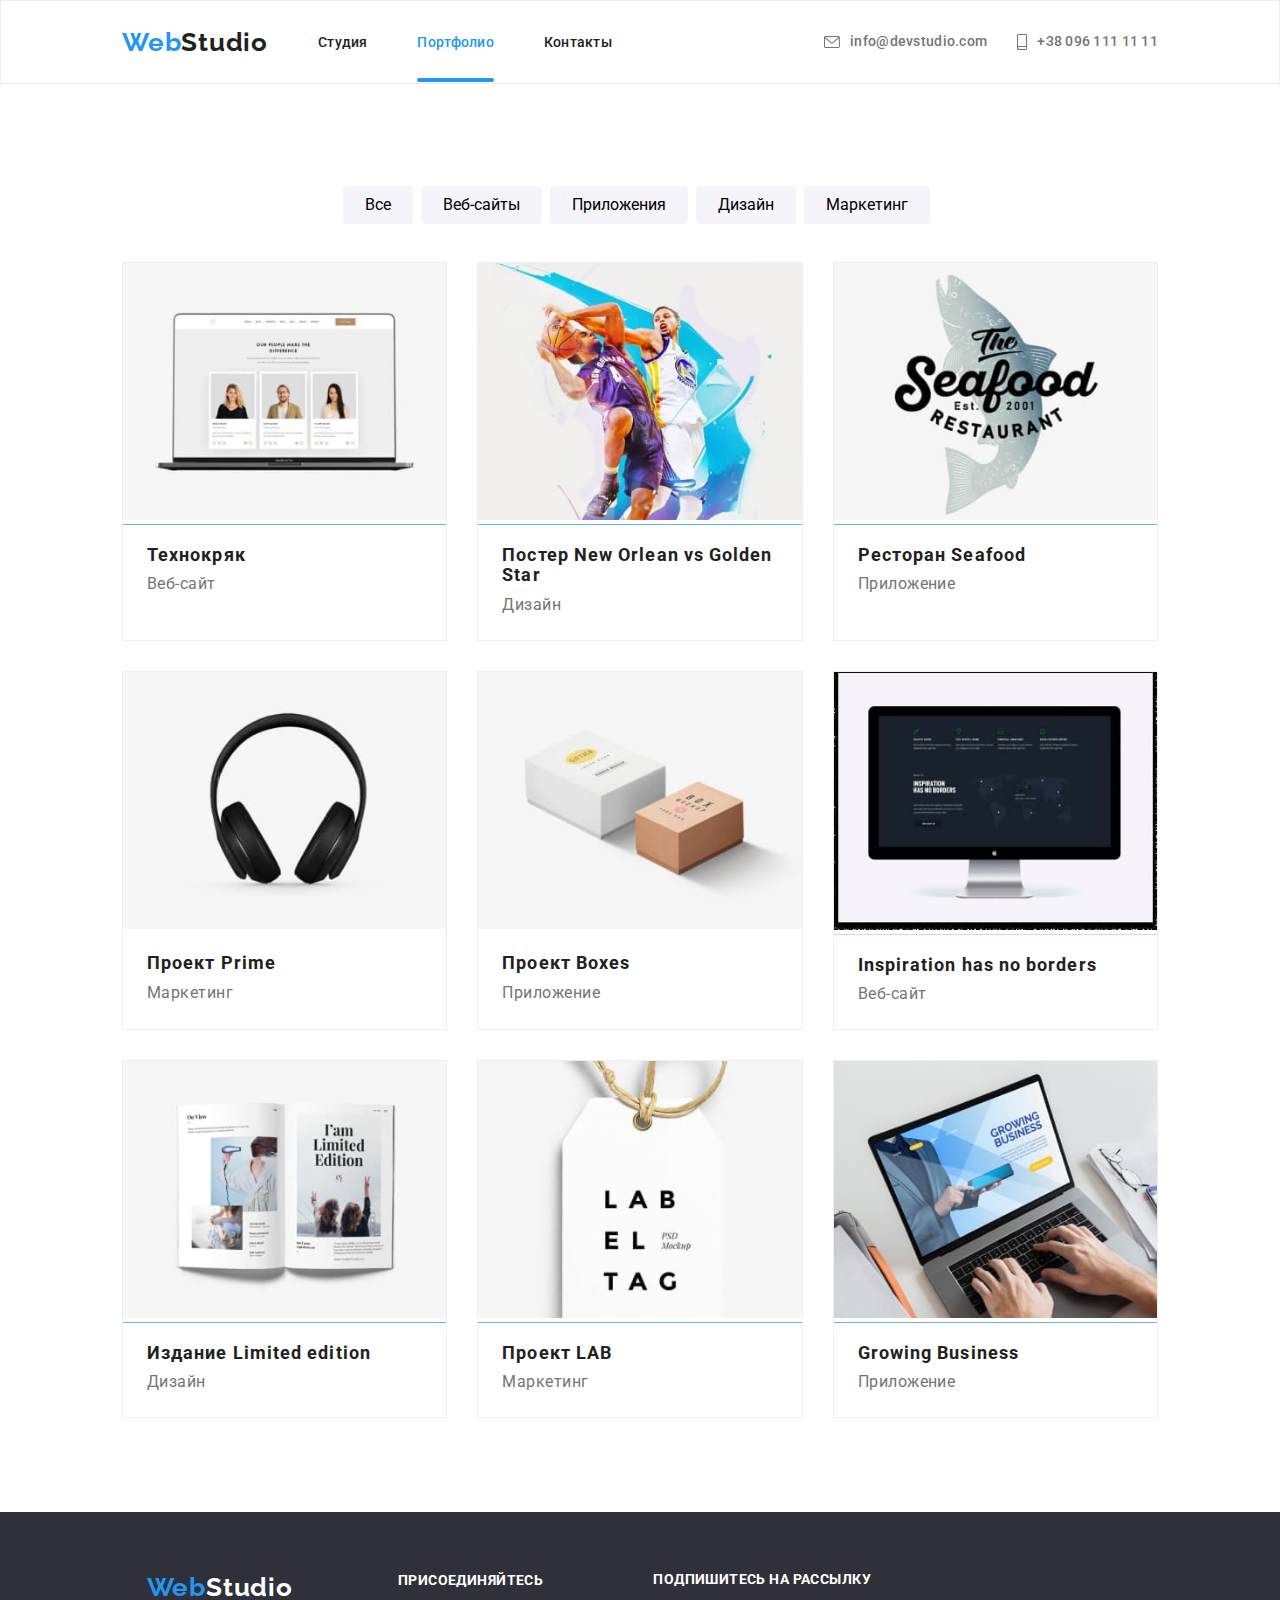
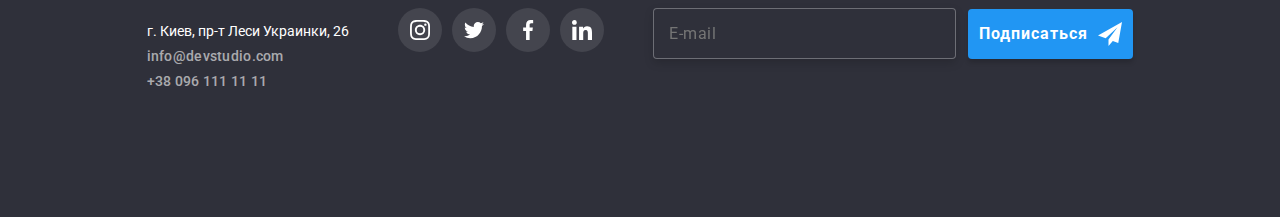
==== commit cf7f5b53: "dz8finished" ====
--- a/portfolio.html
+++ b/portfolio.html
@@ -32,7 +32,7 @@
             <li><a href="#" class="link">Контакты</a></li>
           </ul>
           <ul class="contacts-links">
-            <li>
+            <li class="contacts-links__item--mail">
               <a href="mailto:info@devstudio.com" class="link contacts-links__link">
                 <svg class="icon-envelope" width="16" height="12">
                   <use class="contacts-links__icon" href="./images/icons.svg#icon-envelope"></use>
@@ -40,16 +40,67 @@
                 info@devstudio.com
               </a>
             </li>
-            <li>
+            <li class="contacts-links__item--tel">
               <a href="tel:+380961111111" class="link contacts-links__link">
                 <svg class="icon-smartphone" width="10" height="16">
                   <use class="contacts-links__icon" href="./images/icons.svg#icon-smartphone"></use>
                 </svg>
-                +38 096 111 11 11</a
-              >
+                +38 096 111 11 11
+              </a>
             </li>
           </ul>
         </nav>
+        <button type="button" class="menu-toggle menu-open">
+          <svg class="menu-mobile-icon" width="40" height="40">
+            <use href="./images/menu-icons.svg#icon-menu_40px"></use>
+          </svg>
+        </button>
+      </div>
+      <!-- Мобильное меню -->
+
+      <div class="mobile-nav is-hidden">
+        <div class="container">
+          <button type="button" class="menu-toggle menu-close">
+            <svg class="menu-mobile-icon" width="40" height="40">
+              <use href="./images/menu-icons.svg#icon-close_40px"></use>
+            </svg>
+          </button>
+          <ul class="mob-menu list">
+            <li class="mob-menu__item">
+              <a href="./index.html" class="mob-menu__link link">Студия</a>
+            </li>
+            <li class="mob-menu__item">
+              <a href="./portfolio.html" class="mob-menu__link link">Портфолио</a>
+            </li>
+            <li class="mob-menu__item">
+              <a href="#" class="mob-menu__link link">Контакты</a>
+            </li>
+          </ul>
+          <div class="mobile-nav__bottom">
+            <ul class="mob-contacts list">
+              <li class="mob-contacts__item">
+                <a href="#" class="mob-contacts-tel__link link">+38 096 111 11 11</a>
+              </li>
+              <li class="mob-contacts__item">
+                <a href="#" class="mob-contacts-mail__link link">info@devstudio.com</a>
+              </li>
+            </ul>
+            <ul class="mob-media list">
+              <li class="mob-media__item">
+                <a href="#" class="mob-media__link link">Instagram</a>
+              </li>
+              <li class="mob-media__item">
+                <a href="#" class="mob-media__link link">Twitter</a>
+              </li>
+              <li class="mob-media__item">
+                <a href="#" class="mob-media__link link">Facebook</a>
+              </li>
+              <li class="mob-media__item">
+                <a href="#" class="mob-media__link link">LinkedIn</a>
+              </li>
+            </ul>
+          </div>
+        </div>
       </div>
     </header>
     <main class="main-section">
@@ -61,10 +112,10 @@
             <li><button type="button" class="filter-buttons__button">Все</button></li>
             <li><button type="button" class="filter-buttons__button">Веб-сайты</button></li>
             <li><button type="button" class="filter-buttons__button">Приложения</button></li>
-            <div class="filter-buttons__bottom">
-              <li><button type="button" class="filter-buttons__button">Дизайн</button></li>
-              <li><button type="button" class="filter-buttons__button">Маркетинг</button></li>
-            </div>
+          </ul>
+          <ul class="filter-buttons">
+            <li><button type="button" class="filter-buttons__button">Дизайн</button></li>
+            <li><button type="button" class="filter-buttons__button">Маркетинг</button></li>
           </ul>
         </nav>
         <!--Projects section-->
@@ -242,19 +293,18 @@
           <a lang="en" href="./index.html" class="link logo">
             <span class="logo__text-blue">Web</span><span class="logo__text-white">Studio</span></a
           >
-          <address class="adress">
-            <ul>
-              <li class="adress__item">
-                <p>г. Киев, пр-т Леси Украинки, 26</p>
-              </li>
-              <li class="adress__item">
-                <a href="mailto:info@devstudio.com" class="link adress__link">info@devstudio.com</a>
-              </li>
-              <li class="adress__item">
-                <a href="tel:+380961111111" class="link adress__link">+38 096 111 11 11</a>
-              </li>
-            </ul>
-          </address>
+
+          <ul class="adress__list">
+            <li class="adress__item">
+              <p>г. Киев, пр-т Леси Украинки, 26</p>
+            </li>
+            <li class="adress__item">
+              <a href="mailto:info@devstudio.com" class="link adress__link">info@devstudio.com</a>
+            </li>
+            <li class="adress__item">
+              <a href="tel:+380961111111" class="link adress__link">+38 096 111 11 11</a>
+            </li>
+          </ul>
         </div>
         <div class="join">
           <p class="join__text">Присоединяйтесь</p>
@@ -291,7 +341,7 @@
         </div>
         <div class="subscribe">
           <label for="email" class="subscribe-label">подпишитесь на рассылку</label>
-          <span class="subscribe-form">
+          <div class="subscribe-form">
             <input
               class="subscribe-form__input"
               type="email"
@@ -306,9 +356,10 @@
                 <use href="./images/modal-icons.svg#icon-icon-send"></use>
               </svg>
             </button>
-          </span>
+          </div>
         </div>
       </div>
     </footer>
+    <script src="./js/menu.js"></script>
   </body>
 </html>
--- a/css/main.min.css
+++ b/css/main.min.css
@@ -1,2 +1,2 @@
-/*! modern-normalize v1.1.0 | MIT License | https://github.com/sindresorhus/modern-normalize */*,::before,::after{box-sizing:border-box}html{line-height:1.15;-webkit-text-size-adjust:100%;-moz-tab-size:4;tab-size:4}body{margin:0;font-family:system-ui,-apple-system,"Segoe UI",Roboto,Helvetica,Arial,sans-serif,"Apple Color Emoji","Segoe UI Emoji"}hr{height:0;color:inherit}abbr[title]{text-decoration:underline dotted}b,strong{font-weight:bolder}code,kbd,samp,pre{font-family:ui-monospace, SFMono-Regular, Consolas, 'Liberation Mono', Menlo, monospace;font-size:1em}small{font-size:80%}sub,sup{font-size:75%;line-height:0;position:relative;vertical-align:baseline}sub{bottom:-0.25em}sup{top:-0.5em}table{text-indent:0;border-color:inherit}button,input,optgroup,select,textarea{font-family:inherit;font-size:100%;line-height:1.15;margin:0}button,select{text-transform:none}button,[type='button'],[type='reset'],[type='submit']{-webkit-appearance:button}::-moz-focus-inner{border-style:none;padding:0}:-moz-focusring{outline:1px dotted ButtonText}:-moz-ui-invalid{box-shadow:none}legend{padding:0}progress{vertical-align:baseline}::-webkit-inner-spin-button,::-webkit-outer-spin-button{height:auto}[type='search']{-webkit-appearance:textfield;outline-offset:-2px}::-webkit-search-decoration{-webkit-appearance:none}::-webkit-file-upload-button{-webkit-appearance:button;font:inherit}summary{display:list-item}.social-media,.social-media__link,.social-media__item,.contacts-links__icon,.overlay-box,.subscribe-button,.backdrop,.agreement-row__label{display:flex;align-items:center;justify-content:center}.activities-list,.filter-buttons{display:flex;align-items:center;justify-content:space-between}img{display:block;max-width:100%;height:auto}ul{list-style:none;padding:0;margin:0}body .modal-open{overflow:hidden}.container{width:100%;margin-right:auto;margin-left:auto;padding-right:15px;padding-left:15px}@media screen and (max-width: 767px){.container{max-width:767px}}@media screen and (min-width: 768px){.container{max-width:768px}}@media screen and (min-width: 1200px){.container{max-width:1200px}}.link{font-family:"Roboto";font-style:normal;font-weight:500;font-size:14px;line-height:1.14em;letter-spacing:0.02em;color:#212121;cursor:pointer;text-decoration:none;transition-property:color;transition-duration:250ms;transition-timing-function:cubic-bezier(0.4, 0, 0.2, 1)}.link:hover,.link:focus{color:#2196f3}.section-title{font-family:"Roboto";font-style:normal;font-weight:700;font-size:28px;line-height:1.17em;text-align:center;letter-spacing:0.03em;color:#212121;margin-top:0;margin-bottom:30px}@media screen and (min-width: 1200px){.section-title{font-size:36px;margin-bottom:50px}}.section-title--hidden{display:none;width:1px;height:1px;opacity:0}.social-media{padding-bottom:30px}.social-media__item{width:44px;height:44px;box-shadow:none;margin-right:10px;border-radius:50%;transition-property:background-color;transition-duration:250ms;transition-timing-function:cubic-bezier(0.4, 0, 0.2, 1)}.social-media__item:not(:last-child){margin-right:10px}.social-media__item:hover,.social-media__item:focus{background-color:#2196f3;cursor:pointer}.social-media__icon{fill:#afb1b8}.social-media__item:hover .social-media__icon{fill:#ffff}.page-header{border:1px solid #ececec}.page-header__container{display:flex;align-items:center;justify-content:space-between}.link--active{position:relative;color:#2196f3}.link--active::after{content:'';position:absolute;left:0;bottom:-32px;background-color:#2196f3;border-radius:2px;width:100%;height:4px}.nav{display:none}@media screen and (min-width: 1200px){.nav{width:1455px;display:flex;align-items:center;justify-content:space-between}}.nav-links{display:flex;align-items:center;justify-content:space-between;width:294px;margin-left:50px;padding:32px 0}.contacts-links{display:flex;align-items:flex-end}.contacts-links__icon{margin-left:50px;fill:currentColor}.contacts-links__link{display:flex;align-items:center;padding:32px 0;color:#757575;margin-left:30px;transition-property:color;transition-duration:250ms;transition-timing-function:cubic-bezier(0.4, 0, 0.2, 1)}.contacts-links__link:hover{color:#2196f3}.icon-envelope,.icon-smartphone{margin-right:10px}.logo{color:#212121;font-family:"Raleway";font-weight:bold;font-style:normal;font-size:24px;line-height:1.2em;letter-spacing:0.03em}@media screen and (min-width: 1200px){.logo{font-size:26px;padding-top:24px;padding-bottom:24px}}.logo__text-blue{color:#2196f3}.logo__text-white{color:#ffff}.page-header .logo{padding-top:16px;padding-bottom:16px}.hero-section{padding-top:118px;padding-bottom:118px;text-align:center;max-width:1600px;height:100%;margin-left:auto;margin-right:auto;background-position:center;background-repeat:no-repeat;background-size:cover;justify-content:center;background-image:linear-gradient(to right, rgba(47,48,58,0.4), rgba(47,48,58,0.4)),url(../images/bg-img-smart.jpg)}@media screen and (min-width: 1200px){.hero-section{padding-top:200px;padding-bottom:200px}}@media (min-device-pixel-ratio: 2) and (min-width: 480px), (min-resolution: 192dpi) and (min-width: 480px), (min-resolution: 2dppx) and (min-width: 480px){.hero-section{background-image:linear-gradient(to right, rgba(47,48,58,0.4), rgba(47,48,58,0.4)),url(../images/bg-img-smart-2x.jpg)}}@media screen and (min-width: 768px){.hero-section{background-image:linear-gradient(to right, rgba(47,48,58,0.4), rgba(47,48,58,0.4)),url(../images/bg-img-tablet.jpg)}}@media (min-device-pixel-ratio: 2) and (min-width: 768px), (min-resolution: 192dpi) and (min-width: 768px), (min-resolution: 2dppx) and (min-width: 768px){.hero-section{background-image:linear-gradient(to right, rgba(47,48,58,0.4), rgba(47,48,58,0.4)),url(../images/bg-img-tablet-2x.jpg)}}@media screen and (min-width: 1200px){.hero-section{background-image:linear-gradient(to right, rgba(47,48,58,0.4), rgba(47,48,58,0.4)),url(../images/bg-img-pc.jpg)}}@media (min-device-pixel-ratio: 2) and (min-width: 1200px), (min-resolution: 192dpi) and (min-width: 1200px), (min-resolution: 2dppx) and (min-width: 1200px){.hero-section{background-image:linear-gradient(to right, rgba(47,48,58,0.4), rgba(47,48,58,0.4)),url(../images/bg-img-pc-2x.jpg)}}.hero-section__title{font-family:"Roboto";font-style:normal;font-weight:900;font-size:26px;line-height:1.36em;letter-spacing:6%;color:#ffff;margin-top:0;margin-bottom:30px;text-transform:uppercase;text-align:center}@media screen and (min-width: 1200px){.hero-section__title{font-size:44px}}.hero-button{width:200px;height:50px;background-color:#2196f3;color:#ffff;border-radius:4px;border:none;cursor:pointer;font-family:"Roboto";font-size:16px;font-weight:700;padding:10px 32px;transition-property:background-color;transition-duration:250ms;transition-timing-function:cubic-bezier(0.4, 0, 0.2, 1)}.hero-button:hover{background-color:#188ce8}.features-section{padding-top:60px;padding-bottom:60px}@media screen and (min-width: 1200px){.features-section{padding-top:94px;padding-bottom:94px}}.features-list{margin-bottom:-30px}@media screen and (min-width: 768px){.features-list{display:flex;flex-wrap:wrap;margin-left:-30px}}.features-list__item{width:100%;margin-bottom:30px}@media screen and (min-width: 768px){.features-list__item{flex-basis:calc((100% - 60px) / 2);margin-left:30px}}@media screen and (min-width: 1200px){.features-list__item{flex-basis:calc((100% - 120px) / 4)}}.features-list__title{font-family:"Roboto";font-weight:700;font-size:14px;font-style:normal;line-height:1.17em;letter-spacing:0.03em;color:#212121;text-transform:uppercase;margin-bottom:10px;margin-top:30px;text-align:center}@media screen and (min-width: 768px){.features-list__title{text-align:left}}.features-list__text{font-family:"Roboto";font-weight:400;font-size:14px;font-style:normal;line-height:1.71em;color:#757575}.features-list__item::before{content:'';display:block;height:120px;background-repeat:no-repeat;background-size:70px;background-position:center;background-color:#f5f4fa;border-radius:4px}.features-list__item--antenna::before{background-image:url(../images/antenna.svg)}.features-list__item--clock::before{background-image:url(../images/clock.svg)}.features-list__item--diagram::before{background-image:url(../images/diagram.svg)}.features-list__item--astronaut::before{background-image:url(../images/astronaut.svg)}.activities-section{padding-bottom:94px}.activities-section__container{padding:0 15px}@media screen and (max-width: 480px){.activities-section{display:none}}@media screen and (min-width: 480px){.activities-section{display:none}}@media screen and (min-width: 768px) and (max-width: 1200px){.activities-section{display:none}}.activities-list__item:not(:last-child){margin-right:30px}.activities__section-title{margin-bottom:50px}.wrapper-box{position:relative}.overlay-box{position:absolute;bottom:0;height:70px;width:100%;background-color:rgba(47,48,58,0.8)}.overlay-box__text{color:#ffff;font-family:"Roboto";font-style:normal;font-weight:bold;font-size:14px;line-height:1.14em;text-align:center;letter-spacing:0.03em;text-transform:uppercase}.team-section{background-color:#f5f4fa;padding-top:60px;padding-bottom:60px}@media screen and (min-width: 1200px){.team-section{padding-top:94px;padding-bottom:94px}}.team-list{margin-bottom:-30px}@media screen and (min-width: 768px){.team-list{display:flex;flex-wrap:wrap;margin-left:-30px}}.team-card{background-color:#ffff;box-shadow:0px 1px 3px rgba(0,0,0,0.12),0px 1px 1px rgba(0,0,0,0.14),0px 2px 1px rgba(0,0,0,0.2);border-radius:0px 0px 4px 4px;width:100%;margin-bottom:30px}@media screen and (min-width: 768px){.team-card{flex-basis:calc((100% - 60px) / 2);margin-left:30px}}@media screen and (min-width: 1200px){.team-card{flex-basis:calc((100% - 120px) / 4)}}.team-card__title{font-family:"Roboto";font-style:normal;font-weight:500;font-size:16px;line-height:1.18em;text-align:center;letter-spacing:0.03em;margin-bottom:10px}.name-box{margin-top:30px;margin-bottom:16px}.name-box:first-child{width:151px}.team-card__text{font-family:"Roboto";font-style:normal;font-weight:normal;font-size:16px;line-height:1.18em;text-align:center;letter-spacing:0.03em;color:#757575;margin:0}.clients-section{padding-top:60px;padding-bottom:60px;width:100%;height:100%}.clients-section>.container{margin-left:auto;margin-right:auto}.clients-list{padding:0;margin:0;list-style:none}@media screen and (max-width: 767px){.clients-list{display:flex;flex-wrap:wrap;margin-left:-30px;margin-top:-30px}}@media screen and (min-width: 768px){.clients-list{display:flex;flex-wrap:wrap;margin-left:-30px;margin-top:-30px}}@media screen and (min-width: 1200px){.clients-list{display:flex;align-items:center;justify-content:center}}.clients-list__icon{width:106px;height:60px;fill:currentColor;margin-right:auto;margin-left:auto}.clients-list__item{display:flex;align-items:center;justify-content:center;margin-left:auto;margin-right:auto;border:1px solid #afb1b8;width:100%;padding:16px 32px}@media screen and (max-width: 767px){.clients-list__item{flex-basis:calc(100% / 2 - 30px);margin-top:30px;margin-left:30px}}@media screen and (min-width: 768px){.clients-list__item{flex-basis:calc(100% / 3 - 30px);margin-top:30px;margin-left:30px}}@media screen and (min-width: 1200px){.clients-list__item{height:92px;width:170px;padding:16px 32px}}.clients-list__item:hover{border-color:#2196f3;cursor:pointer}.clients-list__link{color:#afb1b8;transition-property:color;transition-duration:250ms;transition-timing-function:cubic-bezier(0.4, 0, 0.2, 1)}.clients-list__item:hover .clients-list__link{color:#2196f3;cursor:pointer}.page-footer{background-color:#2f303a}.page-footer__container{padding-top:60px;padding-bottom:60px;margin:0}@media screen and (min-width: 1200px){.page-footer__container{display:flex;flex-direction:row}}.logo-adress{margin-bottom:60px;margin-right:auto;margin-left:auto;text-align:center}.logo-adress>.logo{margin-left:auto}.adress__list{display:flex;flex-direction:column;align-items:center;justify-content:center}.adress__list{font-family:"Roboto";font-size:14px;font-style:normal;color:#ffff;padding-top:20px}.adress__link{color:rgba(255,255,255,0.6)}.adress__item p{margin-top:0;margin-bottom:8px}.adress__item a{display:inline-block;margin-bottom:8px}.join{width:206px;display:flex;flex-direction:column;justify-content:center;align-items:center;margin-right:auto;margin-left:auto;margin-bottom:60px}.join__social-media{margin-left:0;margin-top:0}.social-media__icon--white{fill:#ffff}.social-media__item--grey{background:rgba(255,255,255,0.1);transition-property:background;transition-duration:250ms;transition-timing-function:cubic-bezier(0.4, 0, 0.2, 1)}.join__text{color:#ffff;font-family:"Roboto";font-style:normal;font-weight:bold;font-size:14px;line-height:16px;letter-spacing:0.03em;text-transform:uppercase;margin-bottom:20px;margin-top:0}.subscribe{display:flex;flex-direction:column;justify-content:center;align-items:center}@media screen and (min-width: 480px){.subscribe{max-width:480px;margin-right:auto;margin-left:auto}}.subscribe-label{font-family:"Roboto";font-style:normal;font-weight:bold;font-size:14px;line-height:1.14em;letter-spacing:0.03em;text-transform:uppercase;color:#ffff;padding-top:0;margin-bottom:20px}.subscribe-form{display:flex;flex-direction:column;justify-content:center;align-items:center;width:100%}.subscribe-form [placeholder]{font-family:"Roboto";font-style:normal;font-weight:normal;font-size:16px;line-height:1.25px;display:flex;align-items:center;letter-spacing:0.03em;color:rgba(255,255,255,0.6)}.subscribe-form__input{width:100%;border:1px solid rgba(255,255,255,0.3);box-sizing:border-box;filter:drop-shadow(0px 4px 4px rgba(0,0,0,0.15));border-radius:4px;background:#2f303a;padding:15px;margin-bottom:30px}.subscribe-button{width:200px;height:50px;background-color:#2196f3;color:#ffff;border-radius:4px;border:none;cursor:pointer;box-shadow:0px 4px 4px rgba(0,0,0,0.15);margin-left:12px;font-family:"Roboto";font-style:normal;font-weight:bold;font-size:16px;line-height:1.87em;letter-spacing:0.06em;padding:0}.subscribe-button__icon{fill:#ffff;margin-left:10px}.backdrop--hidden{opacity:0;visibility:hidden;pointer-events:none}.form{text-align:center}.form-row,.agreement-row{text-align:start}.backdrop{position:fixed;top:0;left:0;width:100%;height:100%;background-color:rgba(0,0,0,0.2);opacity:1;transition:opacity 250ms cubic-bezier(0.4, 0, 0.2, 1),visibility 250ms cubic-bezier(0.4, 0, 0.2, 1);z-index:100;overflow-y:scroll}@media screen and (max-width: 767px){.backdrop{padding:93px 15px}}@media screen and (min-width: 768px){.backdrop{padding:207px 159px}}@media screen and (min-width: 1200px){.backdrop{padding:221px 336px}}.modal{position:relative;background:#ffff;box-shadow:0px 1px 3px rgba(0,0,0,0.12),0px 1px 1px rgba(0,0,0,0.14),0px 2px 1px rgba(0,0,0,0.2);border-radius:4px;width:100%;height:100%}@media screen and (max-width: 767px){.modal{padding:30px}}@media screen and (min-width: 768px){.modal{padding:30px}}@media screen and (min-width: 1200px){.modal{padding:30px}}.close-button{border:1px solid rgba(0,0,0,0.1);height:30px;width:30px;border-radius:50%;position:absolute;top:8px;right:8px;cursor:pointer;text-align:center;line-height:27px}.form-title{font-family:"Roboto";font-style:normal;font-weight:bold;font-size:20px;line-height:1.15em;text-align:center;letter-spacing:0.03em;color:#212121;margin-bottom:12px}.form-row{position:relative;display:flex;flex-direction:column;margin-bottom:10px;color:#212121;transition-property:color;transition-duration:250ms;transition-timing-function:cubic-bezier(0.4, 0, 0.2, 1)}.form-row [placeholder]{font-family:"Roboto";font-style:normal;font-weight:normal;font-size:14px;line-height:1.14em;letter-spacing:0.01em;color:rgba(117,117,117,0.5)}.form-icon{position:absolute;top:70%;transform:translateY(-70%);fill:currentColor;margin-left:12px;transition-property:color;transition-duration:250ms;transition-timing-function:cubic-bezier(0.4, 0, 0.2, 1)}.form-input:focus+.form-icon{color:#2196f3}.form-label{font-family:"Roboto";font-style:normal;font-weight:normal;font-size:12px;line-height:1.16em;letter-spacing:0.01em;color:#757575;margin-bottom:4px}.form-textarea,.form-input{border:1px solid rgba(33,33,33,0.2);box-sizing:border-box;border-radius:4px;height:40px;padding:14px;outline:none;transition:border-color 250ms cubic-bezier(0.4, 0, 0.2, 1),color 250ms cubic-bezier(0.4, 0, 0.2, 1)}.form-input{padding-left:42px}.form-input:focus{border-color:#2196f3}.form-textarea{height:120px;color:#212121;resize:none}.form-textarea:focus{border-color:#2196f3}.form-row__comment{margin-bottom:20px}.agreement-row{color:#ffff}.agreement-row__label{font-family:"Roboto";font-style:normal;font-weight:normal;font-size:12px;line-height:1.16em;letter-spacing:0.03em;color:#757575;cursor:pointer}@media screen and (min-width: 1200px){.agreement-row__label{font-size:14px;line-height:24px}}.agreement-row__label--blue{color:#2196f3;margin-left:3px}.checkbox-input{position:absolute;-webkit-appearance:none;-moz-appearance:none;appearance:none;display:inline-block;cursor:pointer}.agreement-row__icon-box{display:inline-block;width:16px;height:15px;border:2px solid #212121;border-radius:4px;margin-right:7px;transition-property:border-color;transition-duration:250ms;transition-timing-function:cubic-bezier(0.4, 0, 0.2, 1)}.checkbox-input:focus+.agreement-row__icon-box{border-color:#2196f3}.checkbox-input:checked+.agreement-row__icon-box{background-color:#2196f3;background-image:url(../images/icon-checked.svg);background-size:contain;background-origin:border-box;border-color:#2196f3}.form-button{width:200px;height:50px;background-color:#2196f3;color:#ffff;border-radius:4px;border:none;cursor:pointer;box-shadow:0px 4px 4px rgba(0,0,0,0.15);margin-top:30px;margin-left:auto;margin-right:auto}.menu-mobile-icon{min-height:40px;min-width:40px;background-size:contain;background-color:white;background-repeat:no-repeat;fill:#212121;display:flex;align-items:center;justify-content:flex-end;border-radius:50%}.menu-toggle:hover+.menu-mobile-icon{fill:#2196f3}.menu-toggle:focus+.menu-mobile-icon{fill:#2196f3}.menu-toggle{min-height:40px;min-width:40px;display:flex;align-items:center;justify-content:flex-end;margin:0;padding:0;background-color:transparent;cursor:pointer;border:none;border-radius:50%;outline:none}.mobile-nav{position:absolute;background-color:#ffff;top:0;width:100vw;height:100vh}.mobile-nav .container{position:relative;padding:40px;display:flex;flex-direction:column;justify-content:space-between;height:100%}@media screen and (min-width: 480px){.mobile-nav .container{max-width:480px;width:100%}}.mobile-nav .menu-close{position:absolute;right:10px;top:8px}.mob-menu__item,.mob-contacts__item{margin-bottom:32px}.mob-menu__link{font-family:"Roboto";font-style:normal;font-weight:500;font-size:40px;line-height:1.17em;text-align:center;letter-spacing:0.02em;color:#212121;text-decoration:none}.mob-contacts-mail__link{font-family:"Roboto";font-style:normal;font-weight:500;font-size:24px;line-height:1em;letter-spacing:0.02em}.mob-contacts-tel__link{font-family:"Roboto";font-style:normal;font-weight:500;font-size:34px;line-height:1.17em;letter-spacing:0.02em}.mob-media{display:flex;align-items:flex-end;justify-content:start;margin-top:64px}.mob-media__link{font-family:"Roboto";font-style:normal;font-weight:500;font-size:18px;line-height:22px;letter-spacing:0.02em}.mob-media__item{margin-right:10px;padding-right:10px}.mob-media__item:not(:last-child){border-right:1px solid rgba(33,33,33,0.2)}.mobile-nav.is-hidden{opacity:0;pointer-events:none}.main-section{background-color:#ffff;padding:94px 0}.buttons-box{width:611px;height:54px;margin:0 279px 34px 279px}.filter-buttons{font-family:"Roboto";font-style:normal;font-weight:500;font-size:16px;line-height:1.16em;color:#212121}.filter-buttons__button{height:38px;padding:6px 22px;border-radius:4px;background-color:#f5f4fa;border:none}.filter-buttons__button:hover,.filter-buttons__button:focus{cursor:pointer;background-color:#2196f3;color:#ffff;box-shadow:0px 3px 1px rgba(0,0,0,0.1),0px 1px 2px rgba(0,0,0,0.08),0px 2px 2px rgba(0,0,0,0.12)}.projects-list{margin-right:0;padding:0;display:flex;flex-wrap:wrap;justify-content:center;list-style:none;margin-left:-15px;margin-right:-15px;margin-bottom:-30px;margin-top:0}.projects-list__title{font-family:"Roboto";font-style:normal;font-weight:bold;font-size:18px;line-height:1.15em;letter-spacing:0.06em;color:#212121;margin:0;margin-bottom:4px}.projects-list__text{font-family:"Roboto";font-style:normal;font-weight:normal;font-size:16px;line-height:1.87em;letter-spacing:0.03em;color:#757575;margin:0}.projects-list__item{flex-basis:calc(100% / 3 - 30px);min-width:370px;margin-right:15px;margin-left:15px;margin-bottom:30px;border:1px solid #eeeeee;padding:0}.projects-list__item:hover,.projects-list__item:focus{box-shadow:0px 1px 1px rgba(0,0,0,0.12),0px 4px 4px rgba(0,0,0,0.06),1px 4px 6px rgba(0,0,0,0.16);transform:translateY(0);cursor:pointer}.projects-list__link{text-decoration:none}.projects-list__label{padding:20px 24px}.wrapper-img{position:relative;overflow:hidden}.overlay{position:absolute;top:0;left:0;width:100%;height:100%;background-color:#2196f3;padding:63px 24px;transform:translateY(100%);transition:transform 250ms cubic-bezier(0.4, 0, 0.2, 1)}.projects-list__item:hover .overlay{transform:translateY(0);box-shadow:0px 1px 1px rgba(0,0,0,0.12),0px 4px 4px rgba(0,0,0,0.06),1px 4px 6px rgba(0,0,0,0.16)}.overlay-text{font-family:"Roboto";font-style:normal;font-weight:normal;font-size:18px;line-height:1.55em;letter-spacing:0.03em;color:#ffff}
+/*! modern-normalize v1.1.0 | MIT License | https://github.com/sindresorhus/modern-normalize */*,::before,::after{box-sizing:border-box}html{line-height:1.15;-webkit-text-size-adjust:100%;-moz-tab-size:4;tab-size:4}body{margin:0;font-family:system-ui,-apple-system,"Segoe UI",Roboto,Helvetica,Arial,sans-serif,"Apple Color Emoji","Segoe UI Emoji"}hr{height:0;color:inherit}abbr[title]{text-decoration:underline dotted}b,strong{font-weight:bolder}code,kbd,samp,pre{font-family:ui-monospace, SFMono-Regular, Consolas, 'Liberation Mono', Menlo, monospace;font-size:1em}small{font-size:80%}sub,sup{font-size:75%;line-height:0;position:relative;vertical-align:baseline}sub{bottom:-0.25em}sup{top:-0.5em}table{text-indent:0;border-color:inherit}button,input,optgroup,select,textarea{font-family:inherit;font-size:100%;line-height:1.15;margin:0}button,select{text-transform:none}button,[type='button'],[type='reset'],[type='submit']{-webkit-appearance:button}::-moz-focus-inner{border-style:none;padding:0}:-moz-focusring{outline:1px dotted ButtonText}:-moz-ui-invalid{box-shadow:none}legend{padding:0}progress{vertical-align:baseline}::-webkit-inner-spin-button,::-webkit-outer-spin-button{height:auto}[type='search']{-webkit-appearance:textfield;outline-offset:-2px}::-webkit-search-decoration{-webkit-appearance:none}::-webkit-file-upload-button{-webkit-appearance:button;font:inherit}summary{display:list-item}.social-media,.social-media__link,.social-media__item,.contacts-links__icon,.overlay-box,.subscribe-button,.backdrop,.agreement-row__label{display:flex;align-items:center;justify-content:center}.activities-list{display:flex;align-items:center;justify-content:space-between}img{display:block;max-width:100%;height:auto}ul{list-style:none;padding:0;margin:0}body .modal-open{overflow:hidden}.container{width:100%;margin-right:auto;margin-left:auto;padding-right:15px;padding-left:15px}@media screen and (max-width: 767px){.container{max-width:767px}}@media screen and (min-width: 768px){.container{max-width:768px}}@media screen and (min-width: 1200px){.container{max-width:1200px;padding-right:82px;padding-left:82px}}.link{font-family:"Roboto";font-style:normal;font-weight:500;font-size:14px;line-height:1.14em;letter-spacing:0.02em;color:#212121;cursor:pointer;text-decoration:none;transition-property:color;transition-duration:250ms;transition-timing-function:cubic-bezier(0.4, 0, 0.2, 1)}.link:hover,.link:focus{color:#2196f3}.section-title{font-family:"Roboto";font-style:normal;font-weight:700;font-size:28px;line-height:1.17em;text-align:center;letter-spacing:0.03em;color:#212121;margin-top:0;margin-bottom:30px}@media screen and (min-width: 1200px){.section-title{font-size:36px;margin-bottom:50px}}.section-title--hidden{display:none;width:1px;height:1px;opacity:0}.social-media{padding-bottom:30px}.social-media__item{width:44px;height:44px;box-shadow:none;margin-right:10px;border-radius:50%;transition-property:background-color;transition-duration:250ms;transition-timing-function:cubic-bezier(0.4, 0, 0.2, 1)}.social-media__item:not(:last-child){margin-right:10px}.social-media__item:hover,.social-media__item:focus{background-color:#2196f3;cursor:pointer}.social-media__icon{fill:#afb1b8}.social-media__item:hover+.social-media__icon{fill:#ffff}.page-header{border:1px solid #ececec}.page-header__container{display:flex;align-items:center;justify-content:space-between}.link--active{position:relative;color:#2196f3}.link--active::after{content:'';position:absolute;left:0;bottom:-32px;background-color:#2196f3;border-radius:2px;width:100%;height:4px}.nav{display:none}@media screen and (min-width: 768px){.nav{display:block;width:1455px;display:flex;align-items:center;justify-content:space-between}}.nav-links{display:flex;align-items:center;justify-content:space-between;width:294px;margin-left:50px;padding:32px 0}.contacts-links{display:flex;align-items:flex-end}@media screen and (min-width: 768px){.contacts-links{display:inline-block;flex-direction:column;text-align:start}}@media screen and (min-width: 1200px){.contacts-links{display:flex;flex-direction:row;align-items:center;justify-content:center}}.contacts-links__icon{margin-left:50px;fill:currentColor}@media screen and (min-width: 768px){.contacts-links__item--mail{margin-bottom:10px}}@media screen and (min-width: 1200px){.contacts-links__item--mail{margin-bottom:0;margin-right:30px}}.contacts-links__link{display:flex;align-items:center;color:#757575;transition-property:color;transition-duration:250ms;transition-timing-function:cubic-bezier(0.4, 0, 0.2, 1)}@media screen and (min-width: 768px){.contacts-links__link{padding:0;margin:0}}.contacts-links__link:hover{color:#2196f3}.icon-envelope,.icon-smartphone{margin-right:10px}.logo{color:#212121;font-family:"Raleway";font-weight:bold;font-style:normal;font-size:24px;line-height:1.2em;letter-spacing:0.03em}@media screen and (min-width: 1200px){.logo{font-size:26px;padding-top:24px;padding-bottom:24px}}.logo__text-blue{color:#2196f3}.logo__text-white{color:#ffff}.page-header .logo{padding-top:16px;padding-bottom:16px}.hero-section{padding-top:118px;padding-bottom:118px;text-align:center;max-width:1600px;height:100%;margin-left:auto;margin-right:auto;background-position:center;background-repeat:no-repeat;background-size:cover;justify-content:center;background-image:linear-gradient(to right, rgba(47,48,58,0.4), rgba(47,48,58,0.4)),url(../images/bg-img-smart.jpg)}@media screen and (min-width: 1200px){.hero-section{padding-top:200px;padding-bottom:200px}}@media (min-device-pixel-ratio: 2) and (min-width: 480px), (min-resolution: 192dpi) and (min-width: 480px), (min-resolution: 2dppx) and (min-width: 480px){.hero-section{background-image:linear-gradient(to right, rgba(47,48,58,0.4), rgba(47,48,58,0.4)),url(../images/bg-img-smart-2x.jpg)}}@media screen and (min-width: 768px){.hero-section{background-image:linear-gradient(to right, rgba(47,48,58,0.4), rgba(47,48,58,0.4)),url(../images/bg-img-tablet.jpg)}}@media (min-device-pixel-ratio: 2) and (min-width: 768px), (min-resolution: 192dpi) and (min-width: 768px), (min-resolution: 2dppx) and (min-width: 768px){.hero-section{background-image:linear-gradient(to right, rgba(47,48,58,0.4), rgba(47,48,58,0.4)),url(../images/bg-img-tablet-2x.jpg)}}@media screen and (min-width: 1200px){.hero-section{background-image:linear-gradient(to right, rgba(47,48,58,0.4), rgba(47,48,58,0.4)),url(../images/bg-img-pc.jpg)}}@media (min-device-pixel-ratio: 2) and (min-width: 1200px), (min-resolution: 192dpi) and (min-width: 1200px), (min-resolution: 2dppx) and (min-width: 1200px){.hero-section{background-image:linear-gradient(to right, rgba(47,48,58,0.4), rgba(47,48,58,0.4)),url(../images/bg-img-pc-2x.jpg)}}.hero-section__title{font-family:"Roboto";font-style:normal;font-weight:900;font-size:26px;line-height:1.36em;letter-spacing:6%;color:#ffff;margin-top:0;margin-bottom:30px;text-transform:uppercase;text-align:center}@media screen and (min-width: 1200px){.hero-section__title{font-size:44px}}.hero-button{width:200px;height:50px;background-color:#2196f3;color:#ffff;border-radius:4px;border:none;cursor:pointer;font-family:"Roboto";font-size:16px;font-weight:700;padding:10px 32px;transition-property:background-color;transition-duration:250ms;transition-timing-function:cubic-bezier(0.4, 0, 0.2, 1)}.hero-button:hover{background-color:#188ce8}.features-section{padding-top:60px;padding-bottom:60px}@media screen and (min-width: 1200px){.features-section{padding-top:94px;padding-bottom:94px}}.features-list{margin-bottom:-30px}@media screen and (min-width: 768px){.features-list{display:flex;flex-wrap:wrap;margin-left:-30px}}.features-list__item{width:100%;margin-bottom:30px}@media screen and (min-width: 768px){.features-list__item{flex-basis:calc((100% - 60px) / 2);margin-left:30px}}@media screen and (min-width: 1200px){.features-list__item{flex-basis:calc((100% - 120px) / 4)}}.features-list__title{font-family:"Roboto";font-weight:700;font-size:14px;font-style:normal;line-height:1.17em;letter-spacing:0.03em;color:#212121;text-transform:uppercase;margin-bottom:10px;margin-top:30px;text-align:center}@media screen and (min-width: 768px){.features-list__title{text-align:left}}.features-list__text{font-family:"Roboto";font-weight:400;font-size:14px;font-style:normal;line-height:1.71em;color:#757575}.features-list__item::before{content:'';display:block;height:120px;background-repeat:no-repeat;background-size:70px;background-position:center;background-color:#f5f4fa;border-radius:4px}.features-list__item--antenna::before{background-image:url(../images/antenna.svg)}.features-list__item--clock::before{background-image:url(../images/clock.svg)}.features-list__item--diagram::before{background-image:url(../images/diagram.svg)}.features-list__item--astronaut::before{background-image:url(../images/astronaut.svg)}.activities-section{padding-bottom:94px}.activities-section__container{padding:0 15px}@media screen and (max-width: 480px){.activities-section{display:none}}@media screen and (min-width: 480px){.activities-section{display:none}}@media screen and (min-width: 768px) and (max-width: 1200px){.activities-section{display:none}}.activities-list__item:not(:last-child){margin-right:30px}.activities__section-title{margin-bottom:50px}.wrapper-box{position:relative}.overlay-box{position:absolute;bottom:0;height:70px;width:100%;background-color:rgba(47,48,58,0.8)}.overlay-box__text{color:#ffff;font-family:"Roboto";font-style:normal;font-weight:bold;font-size:14px;line-height:1.14em;text-align:center;letter-spacing:0.03em;text-transform:uppercase}.team-section{background-color:#f5f4fa;padding-top:60px;padding-bottom:60px}@media screen and (min-width: 1200px){.team-section{padding-top:94px;padding-bottom:94px}}.team-list{margin-bottom:-30px}@media screen and (min-width: 768px){.team-list{display:flex;flex-wrap:wrap;margin-left:-30px}}.team-card{background-color:#ffff;box-shadow:0px 1px 3px rgba(0,0,0,0.12),0px 1px 1px rgba(0,0,0,0.14),0px 2px 1px rgba(0,0,0,0.2);border-radius:0px 0px 4px 4px;width:100%;margin-bottom:30px}@media screen and (min-width: 768px){.team-card{flex-basis:calc((100% - 60px) / 2);margin-left:30px}}@media screen and (min-width: 1200px){.team-card{flex-basis:calc((100% - 120px) / 4)}}@media screen and (max-width: 1200px){.team-card>img{display:inline-block;width:100%}}.team-card__title{font-family:"Roboto";font-style:normal;font-weight:500;font-size:16px;line-height:1.18em;text-align:center;letter-spacing:0.03em;margin-bottom:10px}.name-box{margin-top:30px;margin-bottom:16px}.name-box:first-child{width:151px}.team-card__text{font-family:"Roboto";font-style:normal;font-weight:normal;font-size:16px;line-height:1.18em;text-align:center;letter-spacing:0.03em;color:#757575;margin:0}.clients-section{padding-top:60px;padding-bottom:60px;width:100%;height:100%}.clients-section>.container{margin-left:auto;margin-right:auto}.clients-list{padding:0;margin:0;list-style:none}@media screen and (max-width: 767px){.clients-list{display:flex;flex-wrap:wrap;margin-left:-30px;margin-top:-30px}}@media screen and (min-width: 768px){.clients-list{display:flex;flex-wrap:wrap;margin-left:-30px;margin-top:-30px}}@media screen and (min-width: 1200px){.clients-list{display:flex;align-items:center;justify-content:center}}.clients-list__icon{width:100%;height:100%;fill:currentColor;margin-right:auto;margin-left:auto}.clients-list__item{display:flex;align-items:center;justify-content:center;margin-left:auto;margin-right:auto;border:1px solid #afb1b8;width:100%;padding:16px 32px}@media screen and (max-width: 767px){.clients-list__item{flex-basis:calc(100% / 2 - 30px);margin-top:30px;margin-left:30px}}@media screen and (min-width: 768px){.clients-list__item{flex-basis:calc(100% / 3 - 30px);margin-top:30px;margin-left:30px}}@media screen and (min-width: 1200px){.clients-list__item{height:92px;width:170px;padding:16px 32px}}.clients-list__item:hover{border-color:#2196f3;cursor:pointer}.clients-list__link{color:#afb1b8;transition-property:color;transition-duration:250ms;transition-timing-function:cubic-bezier(0.4, 0, 0.2, 1)}.clients-list__item:hover .clients-list__link{color:#2196f3;cursor:pointer}.page-footer{background-color:#2f303a}.page-footer__container{padding-top:60px;padding-bottom:60px}@media screen and (min-width: 1200px){.page-footer__container{display:flex;flex-direction:row}}@media screen and (min-width: 768px){.page-footer__container{padding-right:82px;padding-left:82px}.page-footer__container{display:flex;flex-wrap:wrap;align-items:flex-start}.logo-adress{margin-right:83px;margin-left:0}}.logo-adress{margin-bottom:60px;margin-right:auto;margin-left:auto;text-align:center}@media screen and (min-width: 1200px){.logo-adress{text-align:start}}.adress__list{display:flex;flex-direction:column;align-items:center;justify-content:center}@media screen and (min-width: 1200px){.adress__list{align-items:start}}.adress__list{font-family:"Roboto";font-size:14px;font-style:normal;color:#ffff;padding-top:20px}.adress__link{color:rgba(255,255,255,0.6)}.adress__item p{margin-top:0;margin-bottom:8px}.adress__item a{display:inline-block;margin-bottom:8px}.join{width:206px;display:flex;flex-direction:column;justify-content:center;align-items:center;margin-right:auto;margin-left:auto;margin-bottom:60px}.join__social-media{margin-left:0;margin-top:0}.social-media__icon--white{fill:#ffff}.social-media__item--grey{background:rgba(255,255,255,0.1);transition-property:background;transition-duration:250ms;transition-timing-function:cubic-bezier(0.4, 0, 0.2, 1)}.join__text{color:#ffff;font-family:"Roboto";font-style:normal;font-weight:bold;font-size:14px;line-height:16px;letter-spacing:0.03em;text-transform:uppercase;margin-bottom:20px;margin-top:0}.subscribe{display:flex;flex-direction:column;justify-content:center;align-items:center}@media screen and (min-width: 480px){.subscribe{max-width:480px;margin-right:auto;margin-left:auto}}@media screen and (min-width: 1200px){.subscribe,.join{align-items:start}}.subscribe-label{font-family:"Roboto";font-style:normal;font-weight:bold;font-size:14px;line-height:1.14em;letter-spacing:0.03em;text-transform:uppercase;color:#ffff;padding-top:0;margin-bottom:20px}.subscribe-form{display:flex;flex-direction:column;justify-content:center;align-items:center;width:100%}@media screen and (min-width: 1200px){.subscribe-form{display:flex;flex-direction:row;justify-content:center;align-items:center}}.subscribe-form [placeholder]{font-family:"Roboto";font-style:normal;font-weight:normal;font-size:16px;line-height:1.25px;display:flex;align-items:center;letter-spacing:0.03em;color:rgba(255,255,255,0.6)}.subscribe-form__input{width:100%;border:1px solid rgba(255,255,255,0.3);box-sizing:border-box;filter:drop-shadow(0px 4px 4px rgba(0,0,0,0.15));border-radius:4px;background:#2f303a;padding:15px;margin-bottom:30px}@media screen and (min-width: 768px){.subscribe-form__input{width:450px}}@media screen and (min-width: 1200px){.subscribe-form__input{width:358px;margin-right:0;margin-bottom:0}}.subscribe-button{width:200px;height:50px;background-color:#2196f3;color:#ffff;border-radius:4px;border:none;cursor:pointer;box-shadow:0px 4px 4px rgba(0,0,0,0.15);margin-left:12px;font-family:"Roboto";font-style:normal;font-weight:bold;font-size:16px;line-height:1.87em;letter-spacing:0.06em;padding:0}.subscribe-button__icon{fill:#ffff;margin-left:10px}.backdrop--hidden{opacity:0;visibility:hidden;pointer-events:none}.form{text-align:center}.form-row,.agreement-row{text-align:start}.backdrop{position:fixed;top:0;left:0;width:100%;height:100%;background-color:rgba(0,0,0,0.2);opacity:1;transition:opacity 250ms cubic-bezier(0.4, 0, 0.2, 1),visibility 250ms cubic-bezier(0.4, 0, 0.2, 1);z-index:100;overflow-y:scroll}@media screen and (max-width: 767px){.backdrop{padding:93px 15px}}@media screen and (min-width: 768px){.backdrop{padding:207px 159px}}@media screen and (min-width: 1200px){.backdrop{padding:221px 336px}}.modal{position:relative;background:#ffff;box-shadow:0px 1px 3px rgba(0,0,0,0.12),0px 1px 1px rgba(0,0,0,0.14),0px 2px 1px rgba(0,0,0,0.2);border-radius:4px;width:100%;height:100%}@media screen and (max-width: 767px){.modal{padding:30px}}@media screen and (min-width: 768px){.modal{padding:30px}}@media screen and (min-width: 1200px){.modal{padding:30px}}.close-button{border:1px solid rgba(0,0,0,0.1);height:30px;width:30px;border-radius:50%;position:absolute;top:8px;right:8px;cursor:pointer;text-align:center;line-height:27px}.form-title{font-family:"Roboto";font-style:normal;font-weight:bold;font-size:20px;line-height:1.15em;text-align:center;letter-spacing:0.03em;color:#212121;margin-bottom:12px}.form-row{position:relative;display:flex;flex-direction:column;margin-bottom:10px;color:#212121;transition-property:color;transition-duration:250ms;transition-timing-function:cubic-bezier(0.4, 0, 0.2, 1)}.form-row [placeholder]{font-family:"Roboto";font-style:normal;font-weight:normal;font-size:14px;line-height:1.14em;letter-spacing:0.01em;color:rgba(117,117,117,0.5)}.form-icon{position:absolute;top:70%;transform:translateY(-70%);fill:currentColor;margin-left:12px;transition-property:color;transition-duration:250ms;transition-timing-function:cubic-bezier(0.4, 0, 0.2, 1)}.form-input:focus+.form-icon{color:#2196f3}.form-label{font-family:"Roboto";font-style:normal;font-weight:normal;font-size:12px;line-height:1.16em;letter-spacing:0.01em;color:#757575;margin-bottom:4px}.form-textarea,.form-input{border:1px solid rgba(33,33,33,0.2);box-sizing:border-box;border-radius:4px;height:40px;padding:14px;outline:none;transition:border-color 250ms cubic-bezier(0.4, 0, 0.2, 1),color 250ms cubic-bezier(0.4, 0, 0.2, 1)}.form-input{padding-left:42px}.form-input:focus{border-color:#2196f3}.form-textarea{height:120px;color:#212121;resize:none}.form-textarea:focus{border-color:#2196f3}.form-row__comment{margin-bottom:20px}.agreement-row{color:#ffff}.agreement-row__label{font-family:"Roboto";font-style:normal;font-weight:normal;font-size:12px;line-height:1.16em;letter-spacing:0.03em;color:#757575;cursor:pointer}@media screen and (min-width: 1200px){.agreement-row__label{font-size:14px;line-height:24px}}.agreement-row__label--blue{color:#2196f3;margin-left:3px}.checkbox-input{position:absolute;-webkit-appearance:none;-moz-appearance:none;appearance:none;display:inline-block;cursor:pointer}.agreement-row__icon-box{display:inline-block;width:16px;height:15px;border:2px solid #212121;border-radius:4px;margin-right:7px;transition-property:border-color;transition-duration:250ms;transition-timing-function:cubic-bezier(0.4, 0, 0.2, 1)}.checkbox-input:focus+.agreement-row__icon-box{border-color:#2196f3}.checkbox-input:checked+.agreement-row__icon-box{background-color:#2196f3;background-image:url(../images/icon-checked.svg);background-size:contain;background-origin:border-box;border-color:#2196f3}.form-button{width:200px;height:50px;background-color:#2196f3;color:#ffff;border-radius:4px;border:none;cursor:pointer;box-shadow:0px 4px 4px rgba(0,0,0,0.15);margin-top:30px;margin-left:auto;margin-right:auto}.menu-mobile-icon{min-height:40px;min-width:40px;background-size:contain;background-color:white;background-repeat:no-repeat;fill:#212121;display:flex;align-items:center;justify-content:flex-end;border-radius:50%}.menu-toggle:hover+.menu-mobile-icon{fill:#2196f3}.menu-toggle:focus+.menu-mobile-icon{fill:#2196f3}.menu-toggle{min-height:40px;min-width:40px;display:flex;align-items:center;justify-content:flex-end;margin:0;padding:0;background-color:transparent;cursor:pointer;border:none;border-radius:50%;outline:none}@media screen and (max-width: 768px){.menu-toggle{display:block}}@media screen and (min-width: 768px){.menu-toggle{display:none}}.mobile-nav{position:absolute;background-color:#ffff;top:0;width:100vw;height:100vh;z-index:101}.mobile-nav .container{position:relative;padding:40px;display:flex;flex-direction:column;justify-content:space-between;height:100%}@media screen and (min-width: 480px){.mobile-nav .container{max-width:480px;width:100%}}.mobile-nav .menu-close{position:absolute;right:10px;top:8px}.mob-menu__item,.mob-contacts__item{margin-bottom:32px}.mob-menu__link{font-family:"Roboto";font-style:normal;font-weight:500;font-size:40px;line-height:1.17em;text-align:center;letter-spacing:0.02em;color:#212121;text-decoration:none}.mob-contacts-mail__link{font-family:"Roboto";font-style:normal;font-weight:500;font-size:24px;line-height:1em;letter-spacing:0.02em}.mob-contacts-tel__link{font-family:"Roboto";font-style:normal;font-weight:500;font-size:34px;line-height:1.17em;letter-spacing:0.02em}.mob-media{display:flex;align-items:flex-end;justify-content:start;margin-top:64px}.mob-media__link{font-family:"Roboto";font-style:normal;font-weight:500;font-size:18px;line-height:22px;letter-spacing:0.02em}.mob-media__item{margin-right:10px;padding-right:10px}.mob-media__item:not(:last-child){border-right:1px solid rgba(33,33,33,0.2)}.mobile-nav.is-hidden{opacity:0;pointer-events:none}.main-section{background-color:#ffff;padding:60px 0}@media screen and (min-width: 1200px){.main-section{padding:94px 0}}.buttons-box{display:inline-flex;flex-direction:column}@media screen and (min-width: 768px){.buttons-box{display:flex;flex-direction:row;justify-content:center;align-items:center;width:611px;margin-right:auto;margin-left:auto;margin-bottom:30px;width:611px;height:54px}}.filter-buttons,.filter-buttons__bottom{font-family:"Roboto";font-style:normal;font-weight:500;font-size:16px;line-height:1.16em;color:#212121}@media screen and (max-width: 767px){.filter-buttons{display:flex;margin-bottom:15px}.filter-buttons__bottom{display:flex;margin-bottom:40px}}@media screen and (min-width: 768px){.filter-buttons{display:flex;flex-direction:row}.filter-buttons__bottom{display:flex;flex-direction:row}}.filter-buttons__button{height:38px;padding:6px 22px;border-radius:4px;background-color:#f5f4fa;border:none}@media screen and (max-width: 767px){.filter-buttons__button{margin-right:8px}}@media screen and (min-width: 768px){.filter-buttons__button{margin-right:8px}}.filter-buttons__button:hover,.filter-buttons__button:focus{cursor:pointer;background-color:#2196f3;color:#ffff;box-shadow:0px 3px 1px rgba(0,0,0,0.1),0px 1px 2px rgba(0,0,0,0.08),0px 2px 2px rgba(0,0,0,0.12)}.projects-list{list-style:none;margin-bottom:-30px}@media screen and (min-width: 768px){.projects-list{display:flex;flex-wrap:wrap;margin-left:-30px}}.projects-list__title{font-family:"Roboto";font-style:normal;font-weight:bold;font-size:18px;line-height:1.15em;letter-spacing:0.06em;color:#212121;margin:0;margin-bottom:4px}.projects-list__text{font-family:"Roboto";font-style:normal;font-weight:normal;font-size:16px;line-height:1.87em;letter-spacing:0.03em;color:#757575;margin:0}.projects-list__item{flex-basis:calc(100% / 1 - 30px);width:100%;margin-bottom:30px;border:1px solid #eeeeee}@media screen and (min-width: 768px){.projects-list__item{flex-basis:calc(100% / 2 - 30px);margin-left:30px}}@media screen and (min-width: 1200px){.projects-list__item{flex-basis:calc(100% / 3 - 30px)}}.projects-list__item:hover,.projects-list__item:focus{box-shadow:0px 1px 1px rgba(0,0,0,0.12),0px 4px 4px rgba(0,0,0,0.06),1px 4px 6px rgba(0,0,0,0.16);transform:translateY(0);cursor:pointer}.projects-list__link{text-decoration:none}.projects-list__label{padding:20px 24px}.wrapper-img{position:relative;overflow:hidden}.wrapper-img>img{display:inline-block;width:100%}.overlay{position:absolute;top:0;left:0;width:100%;height:100%;background-color:#2196f3;padding:63px 24px;transform:translateY(100%);transition:transform 250ms cubic-bezier(0.4, 0, 0.2, 1)}.projects-list__item:hover .overlay{transform:translateY(0);box-shadow:0px 1px 1px rgba(0,0,0,0.12),0px 4px 4px rgba(0,0,0,0.06),1px 4px 6px rgba(0,0,0,0.16)}.overlay-text{font-family:"Roboto";font-style:normal;font-weight:normal;font-size:18px;line-height:1.55em;letter-spacing:0.03em;color:#ffff}
 /*# sourceMappingURL=main.min.css.map */